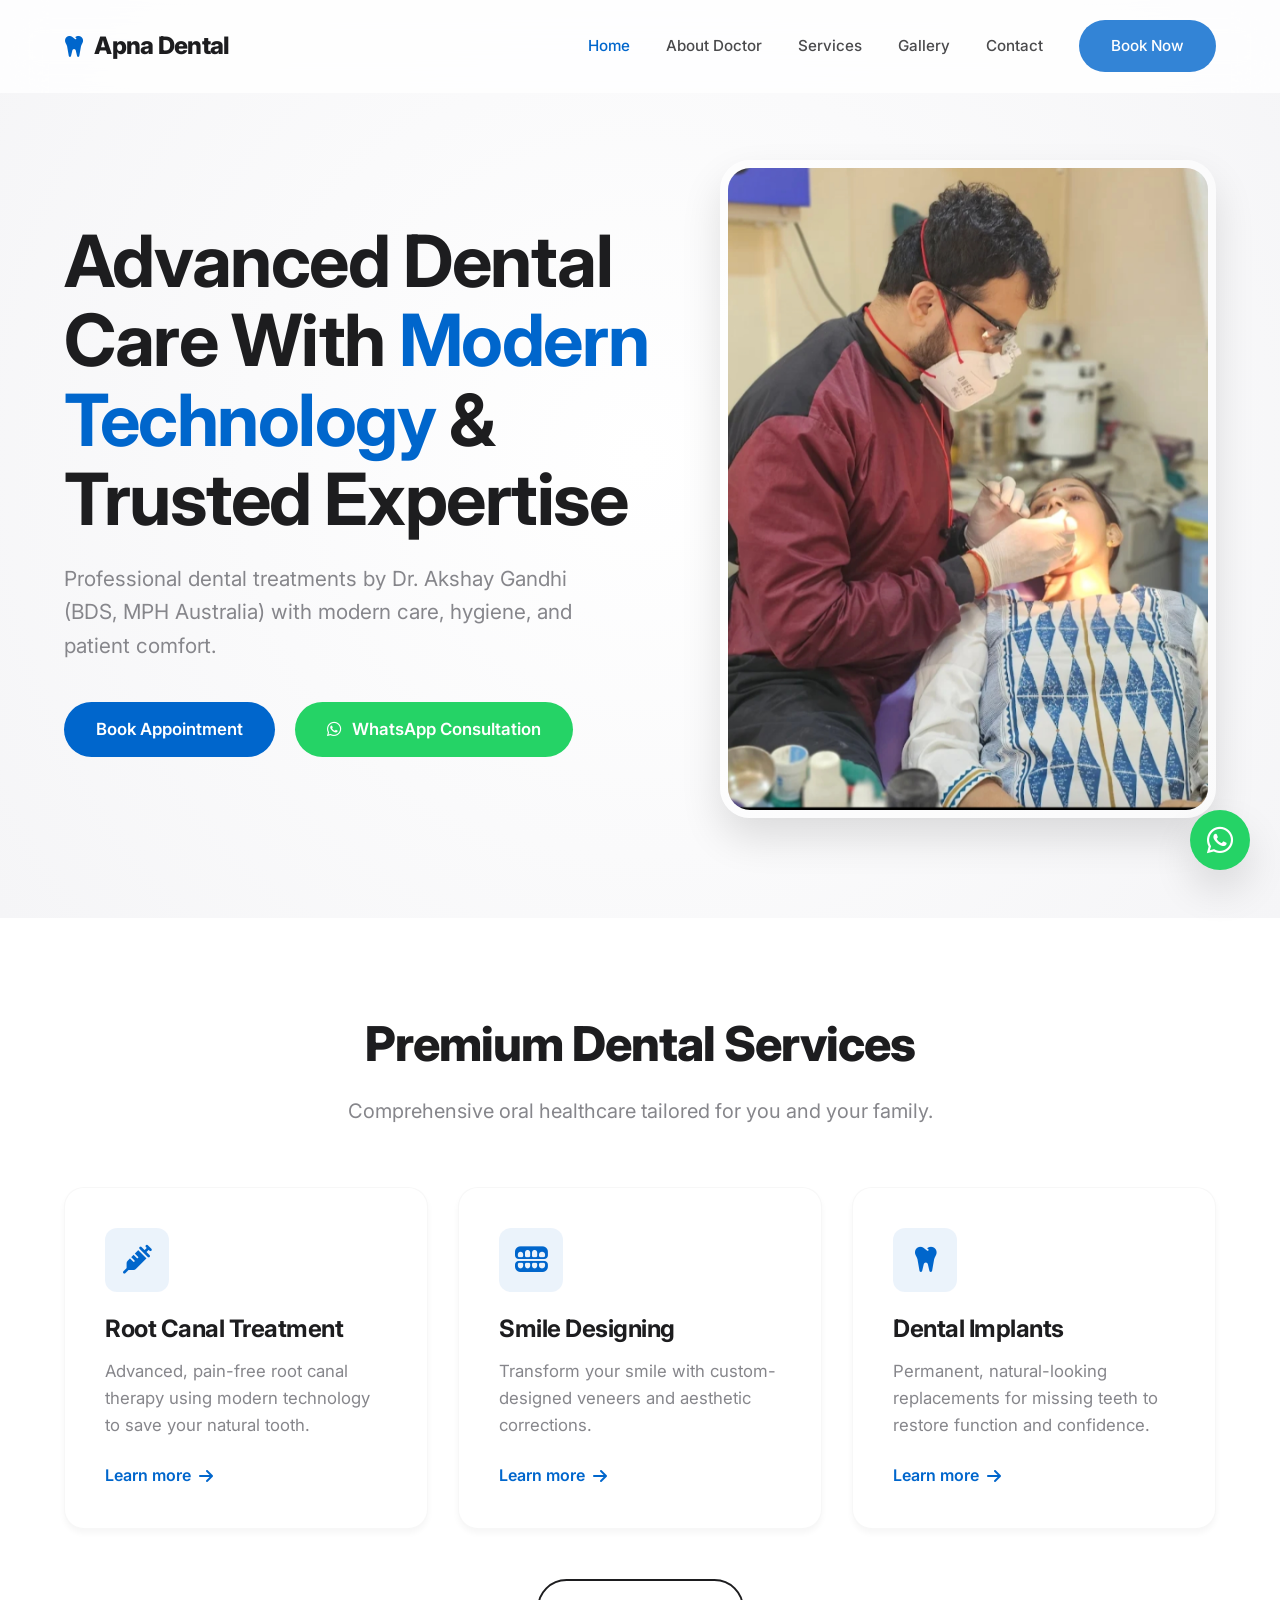
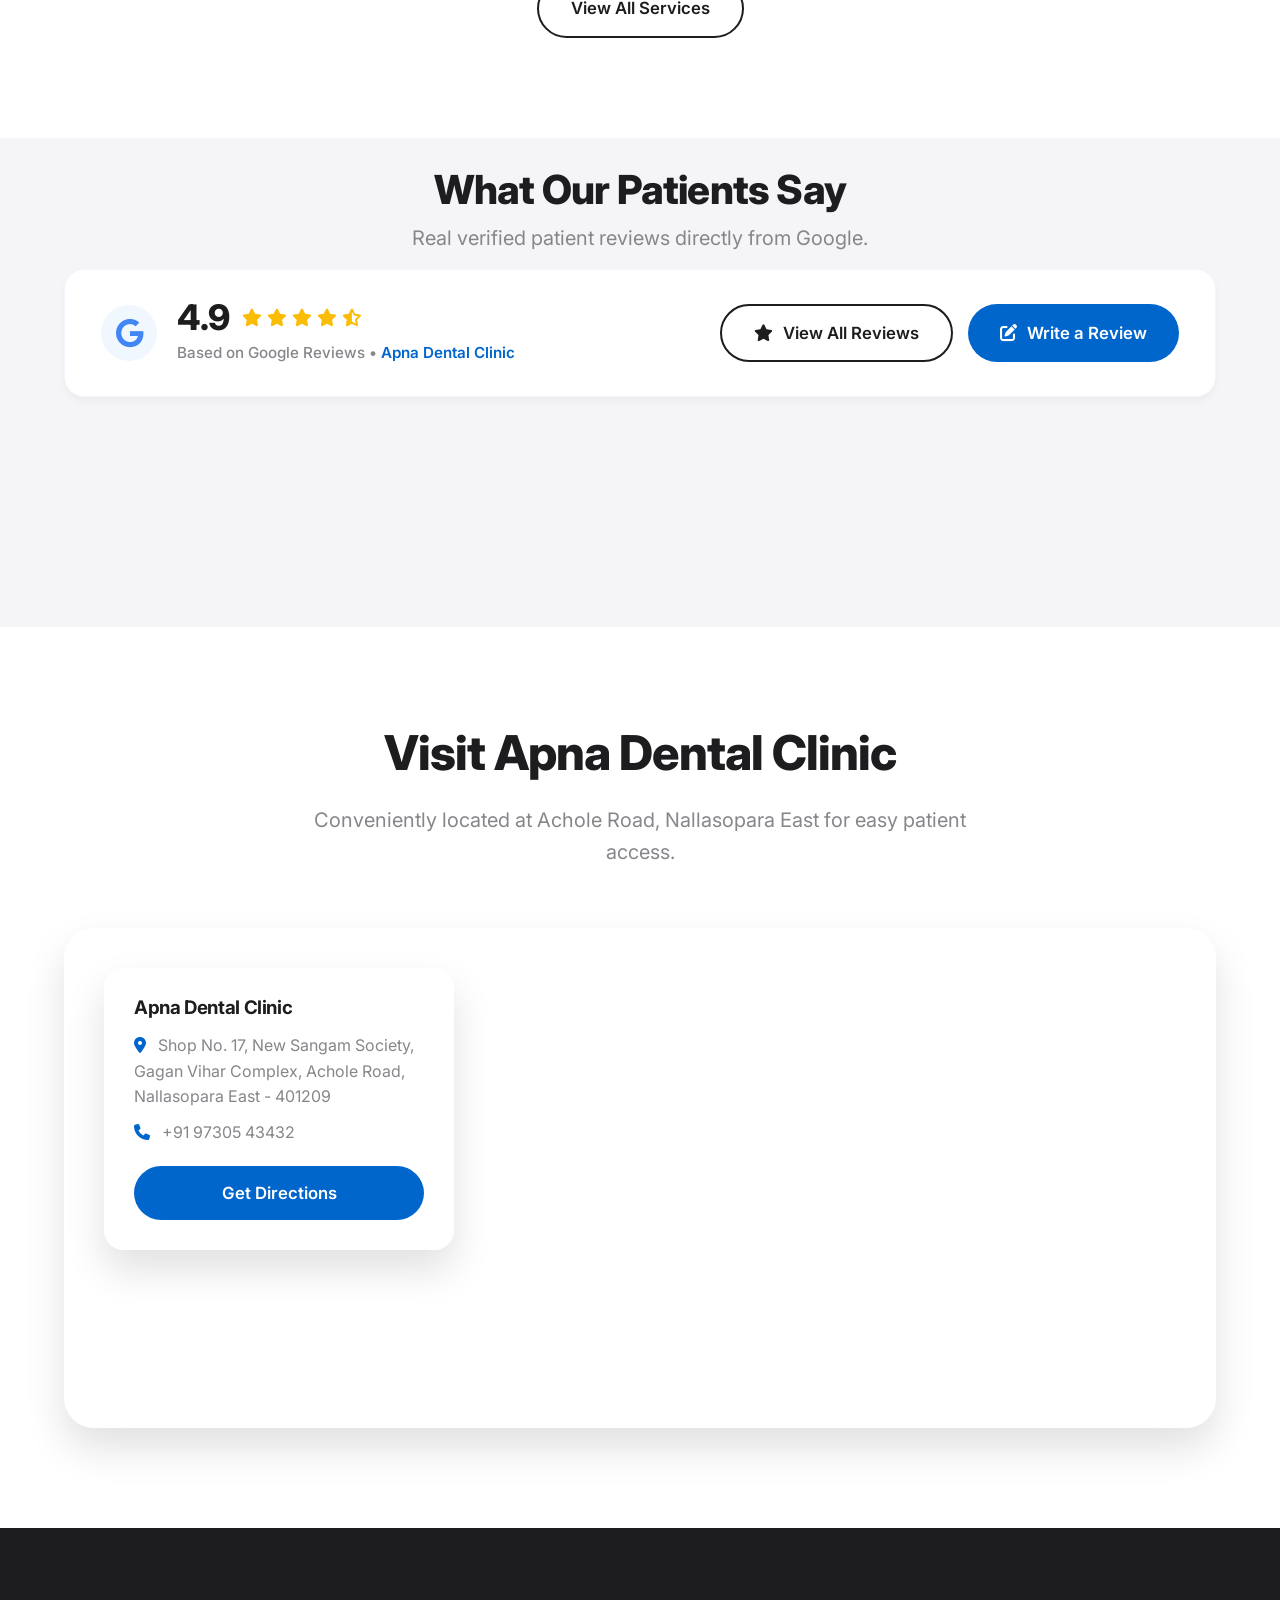
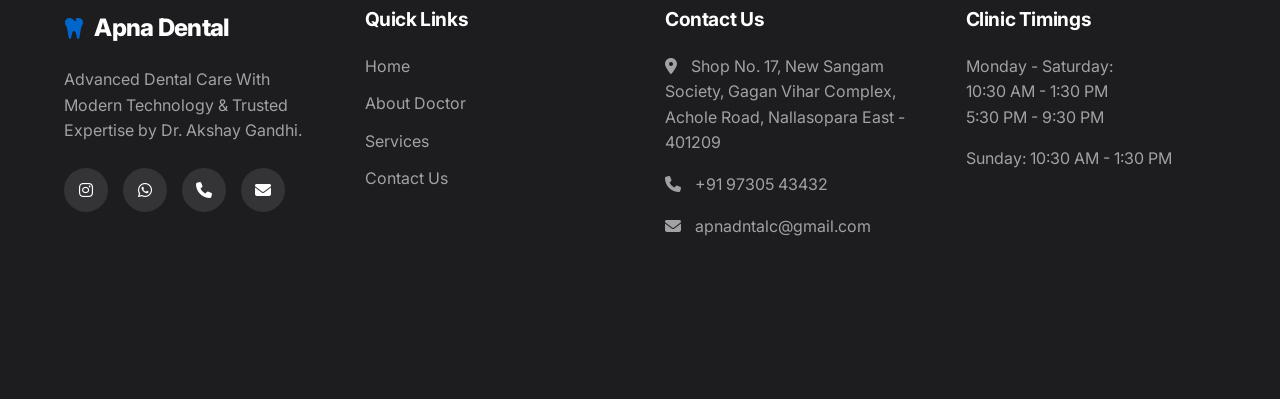
==== index.html @ 48e277dd "comit" ====
<!DOCTYPE html>
<html lang="en">

<head>
    <meta charset="UTF-8">
    <meta name="viewport" content="width=device-width, initial-scale=1.0">
    <title>Apna Dental Clinic | Dr. Akshay Gandhi</title>
    <meta name="description"
        content="Advanced Dental Care With Modern Technology & Trusted Expertise by Dr. Akshay Gandhi (BDS, MPH Australia) in Vasai East.">
    <!-- Font Awesome -->
    <link rel="stylesheet" href="https://cdnjs.cloudflare.com/ajax/libs/font-awesome/6.4.0/css/all.min.css">
    <!-- Custom CSS -->
    <link rel="stylesheet" href="assets/css/style.css">
</head>

<body>

    <!-- Navbar -->
    <nav class="navbar">
        <div class="container">
            <a href="index.html" class="logo">
                <i class="fa-solid fa-tooth"></i> Apna Dental
            </a>
            <ul class="nav-links">
                <li class="nav-item"><a href="index.html" class="active">Home</a></li>
                <li class="nav-item"><a href="about.html">About Doctor</a></li>
                <li class="nav-item"><a href="services.html">Services</a></li>
                <li class="nav-item"><a href="gallery.html">Gallery</a></li>
                <li class="nav-item"><a href="contact.html">Contact</a></li>
                <li class="nav-item"><a href="appointment.html" class="btn btn-primary">Book Now</a></li>
            </ul>
            <button class="hamburger">
                <i class="fa-solid fa-bars"></i>
            </button>
        </div>
    </nav>

    <!-- Floating WhatsApp -->
    <a href="https://wa.me/919730543432" target="_blank" class="floating-whatsapp" title="Consult on WhatsApp">
        <i class="fa-brands fa-whatsapp"></i>
    </a>

    <!-- Hero Section -->
    <section class="hero">
        <div class="container hero-content">
            <div class="hero-text reveal">
                <h1 class="hero-title">Advanced Dental Care With <span>Modern Technology</span> & Trusted Expertise</h1>
                <p class="hero-desc">Professional dental treatments by Dr. Akshay Gandhi (BDS, MPH Australia) with
                    modern care, hygiene, and patient comfort.</p>
                <div class="hero-btns">
                    <a href="appointment.html" class="btn btn-primary">Book Appointment</a>
                    <a href="https://wa.me/919730543432" target="_blank" class="btn btn-whatsapp"><i
                            class="fa-brands fa-whatsapp"></i> WhatsApp Consultation</a>
                </div>
            </div>
            <div class="hero-image reveal">
                <img src="assets/hero_section%20.jpg.jpeg" alt="Dr. Akshay Gandhi Treating Patient">
            </div>
        </div>
    </section>

    <!-- Services Preview Section -->
    <section class="section">
        <div class="container">
            <h2 class="section-title reveal">Premium Dental Services</h2>
            <p class="section-subtitle reveal">Comprehensive oral healthcare tailored for you and your family.</p>

            <div class="grid-3">
                <div class="card reveal">
                    <div class="card-icon"><i class="fa-solid fa-syringe"></i></div>
                    <h3 class="card-title">Root Canal Treatment</h3>
                    <p class="card-desc">Advanced, pain-free root canal therapy using modern technology to save your
                        natural tooth.</p>
                    <a href="services.html" class="card-link">Learn more <i class="fa-solid fa-arrow-right"></i></a>
                </div>
                <div class="card reveal">
                    <div class="card-icon"><i class="fa-solid fa-teeth-open"></i></div>
                    <h3 class="card-title">Smile Designing</h3>
                    <p class="card-desc">Transform your smile with custom-designed veneers and aesthetic corrections.
                    </p>
                    <a href="services.html" class="card-link">Learn more <i class="fa-solid fa-arrow-right"></i></a>
                </div>
                <div class="card reveal">
                    <div class="card-icon"><i class="fa-solid fa-tooth"></i></div>
                    <h3 class="card-title">Dental Implants</h3>
                    <p class="card-desc">Permanent, natural-looking replacements for missing teeth to restore function
                        and confidence.</p>
                    <a href="services.html" class="card-link">Learn more <i class="fa-solid fa-arrow-right"></i></a>
                </div>
            </div>
            <div style="text-align: center; margin-top: 50px;" class="reveal">
                <a href="services.html" class="btn btn-outline">View All Services</a>
            </div>
        </div>
    </section>

    <!-- Google Reviews Section — Powered by Elfsight (Live, Auto-Synced from Google Business) -->
    <section class="section" id="reviews"
        style="background-color: var(--light-bg); overflow: hidden; padding: 30px 0 0 0;">
        <div class="container">

            <!-- Section Header -->
            <div class="reveal" style="text-align: center; margin-bottom: 15px;">
                <h2 class="section-title" style="margin-bottom: 10px; font-size: 2.5rem;">What Our Patients Say</h2>
                <p class="section-subtitle" style="margin-bottom: 0;">Real verified patient reviews directly from
                    Google.</p>
            </div>

            <!-- Google Rating Summary Bar -->
            <div class="google-summary-card reveal">
                <div class="gsc-left">
                    <div class="gsc-logo">
                        <i class="fa-brands fa-google"></i>
                    </div>
                    <div>
                        <div class="gsc-rating-row">
                            <span class="gsc-score">4.9</span>
                            <div class="gsc-stars">
                                <i class="fa-solid fa-star"></i>
                                <i class="fa-solid fa-star"></i>
                                <i class="fa-solid fa-star"></i>
                                <i class="fa-solid fa-star"></i>
                                <i class="fa-solid fa-star-half-stroke"></i>
                            </div>
                        </div>
                        <p class="gsc-count">Based on Google Reviews &bull; <a
                                href="https://maps.app.goo.gl/ZP5fSBvCVipETtF88" target="_blank"
                                rel="noopener noreferrer">Apna Dental Clinic</a></p>
                    </div>
                </div>
                <div class="gsc-actions">
                    <a href="https://maps.app.goo.gl/ZP5fSBvCVipETtF88" target="_blank" rel="noopener noreferrer"
                        class="btn btn-outline">
                        <i class="fa-solid fa-star"></i> View All Reviews
                    </a>
                    <a href="https://maps.app.goo.gl/ZP5fSBvCVipETtF88" target="_blank" rel="noopener noreferrer"
                        class="btn btn-primary">
                        <i class="fa-solid fa-pen-to-square"></i> Write a Review
                    </a>
                </div>
            </div>

            <!-- ═══════════════════════════════════════════════════════════════
                 LIVE GOOGLE REVIEWS WIDGET — ELFSIGHT
                 ─────────────────────────────────────────────────────────────
                 HOW TO ACTIVATE (takes ~5 minutes, free plan available):
                 1. Go to → https://elfsight.com/google-reviews-widget/
                 2. Click "Create Widget" → Connect your Google Business Profile
                    Search for: "Apna Dental Clinic, Achole Rd, Vasai East"
                 3. Choose layout: Slider / Carousel → Click "Continue"
                 4. Copy the widget code  (looks like the two lines below)
                 5. Replace the placeholder script src + div class below
                    with the two lines Elfsight gives you.
                 ─────────────────────────────────────────────────────────────
                 The widget will then automatically:
                   ✔ Pull live reviews from your Google Business Profile
                   ✔ Show reviewer photo, name, rating, text, date
                   ✔ Display the Google verified badge
                   ✔ Auto-update when new reviews arrive
                   ✔ Respect your existing styling & be fully responsive
                 ═══════════════════════════════════════════════════════════════ -->

            <div class="elfsight-widget-wrapper reveal">
                <!-- STEP 1 — Elfsight SDK (load once per page) -->
                <script src="https://static.elfsight.com/platform/platform.js" async></script>

                <!-- STEP 2 — Replace YOUR_WIDGET_ID with your real Elfsight App ID -->
                <div class="elfsight-app-YOUR_WIDGET_ID" data-elfsight-app-lazy></div>

                <!-- Fallback message shown while widget loads or if blocked -->
                <noscript>
                    <div class="reviews-fallback">
                        <i class="fa-brands fa-google"></i>
                        <p>Unable to load Google reviews. <a href="https://maps.app.goo.gl/ZP5fSBvCVipETtF88"
                                target="_blank" rel="noopener noreferrer">View reviews on Google</a></p>
                    </div>
                </noscript>
            </div>

        </div>
    </section>

    <!-- Map Section -->
    <section class="section">
        <div class="container">
            <h2 class="section-title reveal">Visit Apna Dental Clinic</h2>
            <p class="section-subtitle reveal">Conveniently located at Achole Road, Nallasopara East for easy patient access.
            </p>

            <div class="map-container reveal">
                <div class="map-card">
                    <h3 style="margin-bottom: 15px;">Apna Dental Clinic</h3>
                    <p style="margin-bottom: 10px; color: var(--text-color);"><i class="fa-solid fa-location-dot"
                            style="margin-right: 8px; color: var(--primary-color);"></i> Shop No. 17, New Sangam Society, Gagan Vihar Complex, Achole Road, Nallasopara East - 401209</p>
                    <p style="margin-bottom: 20px; color: var(--text-color);"><i class="fa-solid fa-phone"
                            style="margin-right: 8px; color: var(--primary-color);"></i> +91 97305 43432</p>
                    <a href="https://maps.app.goo.gl/ZP5fSBvCVipETtF88" target="_blank" class="btn btn-primary"
                        style="width: 100%;">Get Directions</a>
                </div>
                <!-- Embedded Google Map -->
                <iframe
                    src="https://www.google.com/maps/embed?pb=!1m18!1m12!1m3!1d3763.535898357755!2d72.81938557520635!3d19.41819778187856!2m3!1f0!2f0!3f0!3m2!1i1024!2i768!4f13.1!3m3!1m2!1s0x3be7a9bdcfffffff%3A0x6b4fb430ecda15b1!2sAchole%20Rd%2C%20Vasai%20East%2C%20Vasai-Virar%2C%20Maharashtra!5e0!3m2!1sen!2sin!4v1700000000000!5m2!1sen!2sin"
                    width="100%" height="100%" style="border:0;" allowfullscreen="" loading="lazy"
                    referrerpolicy="no-referrer-when-downgrade"></iframe>
            </div>
        </div>
    </section>

    <!-- Footer -->
    <footer class="footer">
        <div class="container">
            <div class="footer-grid reveal">
                <div class="footer-col">
                    <a href="index.html" class="logo" style="color: white; margin-bottom: 20px;">
                        <i class="fa-solid fa-tooth"></i> Apna Dental
                    </a>
                    <p>Advanced Dental Care With Modern Technology & Trusted Expertise by Dr. Akshay Gandhi.</p>
                    <div class="social-links">
                        <a href="https://www.instagram.com/apna.dental.clinic?utm_source=qr&igsh=MWJxanp1cTd5NDdrZw=="
                            target="_blank" title="Instagram"><i class="fa-brands fa-instagram"></i></a>
                        <a href="https://wa.me/919730543432" target="_blank" title="WhatsApp"><i
                                class="fa-brands fa-whatsapp"></i></a>
                        <a href="tel:+919730543432" title="Call Us"><i class="fa-solid fa-phone"></i></a>
                        <a href="mailto:apnadntalc@gmail.com" title="Email Us"><i
                                class="fa-solid fa-envelope"></i></a>
                    </div>
                </div>
                <div class="footer-col">
                    <h4>Quick Links</h4>
                    <ul class="footer-links" style="list-style: none;">
                        <li><a href="index.html">Home</a></li>
                        <li><a href="about.html">About Doctor</a></li>
                        <li><a href="services.html">Services</a></li>
                        <li><a href="contact.html">Contact Us</a></li>
                    </ul>
                </div>
                <div class="footer-col">
                    <h4>Contact Us</h4>
                    <p><i class="fa-solid fa-location-dot" style="margin-right: 10px;"></i> Shop No. 17, New Sangam Society, Gagan Vihar Complex, Achole Road, Nallasopara East - 401209</p>
                    <p><i class="fa-solid fa-phone" style="margin-right: 10px;"></i> +91 97305 43432</p>
                    <p><i class="fa-solid fa-envelope" style="margin-right: 10px;"></i> apnadntalc@gmail.com</p>
                </div>
                <div class="footer-col">
                    <h4>Clinic Timings</h4>
                    <p>Monday - Saturday:<br> 10:30 AM - 1:30 PM<br> 5:30 PM - 9:30 PM</p>
                    <p>Sunday: 10:30 AM - 1:30 PM</p>
                </div>
            </div>
            <div class="footer-bottom reveal">
                <p>&copy; 2026 Apna Dental Clinic. All Rights Reserved.</p>
            </div>
        </div>
    </footer>

    <!-- Custom JS -->
    <script src="assets/js/script.js"></script>
</body>

</html>
---- assets/css/style.css ----
/* Google Fonts */
@import url('https://fonts.googleapis.com/css2?family=Inter:wght@300;400;500;600;700;800&display=swap');

/* CSS Variables */
:root {
  --primary-color: #0066cc;
  /* Apple-like vibrant blue */
  --primary-hover: #005bb5;
  --secondary-color: #f5f5f7;
  /* Apple off-white background */
  --accent-color: #1d1d1f;
  /* Apple dark text */
  --text-color: #86868b;
  /* Apple subtle text */
  --bg-color: #ffffff;
  /* Pure white */
  --light-bg: #f5f5f7;
  --whatsapp-color: #25D366;
  --shadow-sm: 0 4px 6px rgba(0, 0, 0, 0.04);
  --shadow-md: 0 10px 30px rgba(0, 0, 0, 0.08);
  --shadow-lg: 0 20px 40px rgba(0, 0, 0, 0.12);
  --radius-sm: 12px;
  --radius-md: 20px;
  --radius-lg: 30px;
  --transition: all 0.4s cubic-bezier(0.16, 1, 0.3, 1);
}

/* Reset & Base Styles */
* {
  margin: 0;
  padding: 0;
  box-sizing: border-box;
}

html {
  scroll-behavior: smooth;
}

body {
  font-family: 'Inter', -apple-system, BlinkMacSystemFont, sans-serif;
  color: var(--text-color);
  background-color: var(--bg-color);
  line-height: 1.6;
  overflow-x: hidden;
  -webkit-font-smoothing: antialiased;
}

h1,
h2,
h3,
h4,
h5,
h6 {
  color: var(--accent-color);
  font-weight: 700;
  line-height: 1.1;
  letter-spacing: -0.02em;
}

a {
  text-decoration: none;
  color: var(--primary-color);
  transition: var(--transition);
}

img {
  max-width: 100%;
  height: auto;
  display: block;
}

/* Utility Classes */
.container {
  max-width: 1200px;
  margin: 0 auto;
  padding: 0 24px;
}

.section {
  padding: 100px 0;
}

.section-title {
  text-align: center;
  font-size: 3rem;
  margin-bottom: 24px;
  font-weight: 800;
}

.section-subtitle {
  text-align: center;
  font-size: 1.25rem;
  color: var(--text-color);
  max-width: 700px;
  margin: 0 auto 60px;
}

.btn {
  display: inline-flex;
  align-items: center;
  justify-content: center;
  padding: 14px 32px;
  border-radius: 50px;
  font-weight: 600;
  font-size: 1.05rem;
  text-align: center;
  cursor: pointer;
  transition: var(--transition);
  border: none;
  gap: 10px;
}

.btn-primary {
  background-color: var(--primary-color);
  color: #fff !important;
}

.btn-primary:hover {
  background-color: var(--primary-hover);
  transform: scale(1.02);
  box-shadow: 0 10px 20px rgba(0, 102, 204, 0.2);
}

.btn-outline {
  background-color: transparent;
  color: var(--accent-color);
  border: 2px solid var(--accent-color);
}

.btn-outline:hover {
  background-color: var(--accent-color);
  color: #fff !important;
}

.btn-whatsapp {
  background-color: var(--whatsapp-color);
  color: #fff !important;
}

.btn-whatsapp:hover {
  background-color: #1ebe57;
  transform: scale(1.02);
  box-shadow: 0 10px 20px rgba(37, 211, 102, 0.3);
}

/* Navbar */
.navbar {
  position: fixed;
  top: 0;
  left: 0;
  width: 100%;
  background-color: rgba(255, 255, 255, 0.8);
  backdrop-filter: saturate(180%) blur(20px);
  -webkit-backdrop-filter: saturate(180%) blur(20px);
  z-index: 1000;
  transition: var(--transition);
  padding: 20px 0;
  border-bottom: 1px solid transparent;
}

.navbar.scrolled {
  padding: 15px 0;
  border-bottom: 1px solid rgba(0, 0, 0, 0.05);
  box-shadow: var(--shadow-sm);
}

.navbar .container {
  display: flex;
  justify-content: space-between;
  align-items: center;
}

.logo {
  font-size: 1.5rem;
  font-weight: 800;
  color: var(--accent-color);
  display: flex;
  align-items: center;
  gap: 10px;
  letter-spacing: -0.03em;
}

.logo i {
  color: var(--primary-color);
}

.nav-links {
  display: flex;
  align-items: center;
  gap: 36px;
  list-style: none;
}

.nav-item a {
  color: var(--accent-color);
  font-weight: 500;
  font-size: 0.95rem;
  position: relative;
  opacity: 0.8;
}

.nav-item a:hover,
.nav-item a.active {
  opacity: 1;
  color: var(--primary-color);
}

.hamburger {
  display: none;
  cursor: pointer;
  background: none;
  border: none;
  font-size: 1.5rem;
  color: var(--accent-color);
}

/* Floating WhatsApp */
.floating-whatsapp {
  position: fixed;
  bottom: 30px;
  right: 30px;
  background-color: var(--whatsapp-color);
  color: white;
  width: 60px;
  height: 60px;
  border-radius: 50%;
  display: flex;
  align-items: center;
  justify-content: center;
  font-size: 30px;
  box-shadow: var(--shadow-lg);
  z-index: 1000;
  transition: var(--transition);
  text-decoration: none;
}

.floating-whatsapp:hover {
  transform: scale(1.1) rotate(10deg);
  background-color: #1ebe57;
  color: white;
}

/* Hero Section */
.hero {
  padding-top: 160px;
  padding-bottom: 100px;
  background: radial-gradient(circle at center, #ffffff 0%, var(--secondary-color) 100%);
  position: relative;
  overflow: hidden;
  min-height: 90vh;
  display: flex;
  align-items: center;
}

.hero-content {
  display: flex;
  align-items: center;
  justify-content: space-between;
  gap: 60px;
}

.hero-text {
  flex: 1.2;
}

.hero-title {
  font-size: 4.5rem;
  margin-bottom: 24px;
  color: var(--accent-color);
}

.hero-title span {
  color: var(--primary-color);
}

.hero-desc {
  font-size: 1.3rem;
  margin-bottom: 40px;
  color: var(--text-color);
  max-width: 90%;
}

.hero-btns {
  display: flex;
  gap: 20px;
  flex-wrap: wrap;
}

.hero-image {
  flex: 1;
  position: relative;
  animation: float 6s ease-in-out infinite;
}

.hero-image img {
  border-radius: var(--radius-lg);
  box-shadow: var(--shadow-lg);
  position: relative;
  z-index: 2;
  border: 8px solid rgba(255, 255, 255, 0.5);
}

/* Animations */
@keyframes float {
  0% {
    transform: translateY(0px);
  }

  50% {
    transform: translateY(-20px);
  }

  100% {
    transform: translateY(0px);
  }
}

.reveal {
  opacity: 0;
  transform: translateY(40px);
  transition: all 0.8s cubic-bezier(0.16, 1, 0.3, 1);
}

.reveal.active {
  opacity: 1;
  transform: translateY(0);
}

/* Cards & Grids */
.grid-3 {
  display: grid;
  grid-template-columns: repeat(auto-fit, minmax(320px, 1fr));
  gap: 30px;
}

.card {
  background: #fff;
  border-radius: var(--radius-md);
  padding: 40px;
  box-shadow: var(--shadow-sm);
  transition: var(--transition);
  border: 1px solid rgba(0, 0, 0, 0.03);
}

.card:hover {
  transform: translateY(-8px);
  box-shadow: var(--shadow-lg);
}

.card-icon {
  width: 64px;
  height: 64px;
  background: rgba(0, 102, 204, 0.08);
  color: var(--primary-color);
  border-radius: var(--radius-sm);
  display: flex;
  align-items: center;
  justify-content: center;
  font-size: 1.8rem;
  margin-bottom: 24px;
  transition: var(--transition);
}

.card:hover .card-icon {
  background: var(--primary-color);
  color: #fff;
  transform: scale(1.1);
}

.card-title {
  font-size: 1.5rem;
  margin-bottom: 16px;
}

.card-desc {
  font-size: 1.05rem;
  color: var(--text-color);
  margin-bottom: 24px;
}

.card-link {
  font-weight: 600;
  display: inline-flex;
  align-items: center;
  gap: 8px;
}

.card-link:hover {
  gap: 12px;
}

/* Testimonials / Google Reviews */
.review-header {
  display: flex;
  align-items: center;
  justify-content: center;
  gap: 15px;
  margin-bottom: 40px;
}

.google-rating {
  display: flex;
  align-items: center;
  gap: 10px;
  background: #fff;
  padding: 10px 20px;
  border-radius: 50px;
  box-shadow: var(--shadow-sm);
  font-weight: 700;
  color: var(--accent-color);
  font-size: 1.2rem;
}

.google-rating i {
  color: #FBBC05;
}

/* Map Section */
.map-container {
  border-radius: var(--radius-lg);
  overflow: hidden;
  box-shadow: var(--shadow-lg);
  position: relative;
  height: 500px;
}

.map-card {
  position: absolute;
  top: 40px;
  left: 40px;
  background: rgba(255, 255, 255, 0.95);
  backdrop-filter: blur(10px);
  padding: 30px;
  border-radius: var(--radius-md);
  box-shadow: var(--shadow-lg);
  max-width: 350px;
  z-index: 10;
}

/* Timeline */
.timeline {
  position: relative;
  padding-left: 30px;
  border-left: 2px solid var(--primary-color);
  margin-top: 30px;
}

.timeline-item {
  position: relative;
  margin-bottom: 30px;
}

.timeline-item::before {
  content: '';
  position: absolute;
  left: -39px;
  top: 0;
  width: 16px;
  height: 16px;
  border-radius: 50%;
  background: var(--primary-color);
  border: 4px solid #fff;
}

/* Footer */
.footer {
  background-color: var(--accent-color);
  color: #fff;
  padding: 80px 0 30px;
  border-top: 1px solid rgba(0, 0, 0, 0.05);
}

.footer-grid {
  display: grid;
  grid-template-columns: repeat(auto-fit, minmax(250px, 1fr));
  gap: 50px;
  margin-bottom: 60px;
}

.footer-col h4 {
  color: #fff;
  font-size: 1.2rem;
  margin-bottom: 24px;
}

.footer-col p {
  color: #a1a1a6;
  margin-bottom: 16px;
}

.footer-links li {
  margin-bottom: 12px;
}

.footer-links a {
  color: #a1a1a6;
}

.footer-links a:hover {
  color: #fff;
}

.social-links {
  display: flex;
  gap: 15px;
  margin-top: 24px;
}

.social-links a {
  width: 44px;
  height: 44px;
  border-radius: 50%;
  background-color: rgba(255, 255, 255, 0.1);
  display: flex;
  align-items: center;
  justify-content: center;
  color: #fff;
}

.social-links a:hover {
  background-color: var(--primary-color);
  transform: translateY(-4px);
}

.footer-bottom {
  text-align: center;
  padding-top: 30px;
  border-top: 1px solid rgba(255, 255, 255, 0.1);
  color: #a1a1a6;
  font-size: 0.9rem;
}

/* Page Header (Inner pages) */
.page-header {
  padding: 160px 0 80px;
  background: var(--secondary-color);
  text-align: center;
}

.page-title {
  font-size: 3.5rem;
  color: var(--accent-color);
  margin-bottom: 16px;
}

.breadcrumb {
  display: flex;
  justify-content: center;
  gap: 10px;
  font-size: 1.05rem;
  font-weight: 500;
}

.breadcrumb a {
  color: var(--text-color);
}

.breadcrumb a:hover {
  color: var(--primary-color);
}

.breadcrumb span {
  color: var(--accent-color);
}

/* Forms */
.form-group {
  margin-bottom: 24px;
}

.form-control {
  width: 100%;
  padding: 16px 20px;
  border: 1px solid rgba(0, 0, 0, 0.1);
  border-radius: var(--radius-sm);
  font-family: inherit;
  font-size: 1rem;
  transition: var(--transition);
  background-color: #f9f9fb;
}

.form-control:focus {
  outline: none;
  border-color: var(--primary-color);
  background-color: #fff;
  box-shadow: 0 0 0 4px rgba(0, 102, 204, 0.1);
}

textarea.form-control {
  resize: vertical;
  min-height: 160px;
}

/* Responsive */
@media (max-width: 991px) {
  .hero-content {
    flex-direction: column;
    text-align: center;
  }

  .hero-text {
    flex: none;
  }

  .hero-btns {
    justify-content: center;
  }

  .hero-title {
    font-size: 3.5rem;
  }

  .hero-desc {
    margin: 0 auto 30px;
  }

  .map-card {
    position: relative;
    top: 0;
    left: 0;
    max-width: 100%;
    border-radius: 0;
    box-shadow: none;
  }

  .map-container {
    height: auto;
  }

  .map-container iframe {
    height: 400px;
  }
}

@media (max-width: 768px) {
  .nav-links {
    position: fixed;
    top: 70px;
    left: -100%;
    width: 100%;
    height: calc(100vh - 70px);
    background-color: #fff;
    flex-direction: column;
    justify-content: flex-start;
    padding-top: 40px;
    gap: 30px;
    transition: 0.4s cubic-bezier(0.16, 1, 0.3, 1);
  }

  .nav-links.active {
    left: 0;
  }

  .hamburger {
    display: block;
  }

  .section {
    padding: 70px 0;
  }

  .section-title {
    font-size: 2.5rem;
  }

  .floating-whatsapp {
    bottom: 20px;
    right: 20px;
    width: 50px;
    height: 50px;
    font-size: 24px;
  }
}

/* Google Reviews Section — Summary Card */
.google-summary-card {
  background: #fff;
  border-radius: var(--radius-md);
  padding: 30px 36px;
  display: flex;
  align-items: center;
  justify-content: space-between;
  flex-wrap: wrap;
  gap: 24px;
  box-shadow: var(--shadow-sm);
  margin-bottom: 30px;
  border: 1px solid rgba(0, 102, 204, 0.06);
}

.gsc-left {
  display: flex;
  align-items: center;
  gap: 20px;
}

.gsc-logo {
  background: #f0f7ff;
  width: 56px;
  height: 56px;
  border-radius: 50%;
  display: flex;
  align-items: center;
  justify-content: center;
  font-size: 1.8rem;
  color: #4285F4;
  flex-shrink: 0;
}

.gsc-rating-row {
  display: flex;
  align-items: center;
  gap: 12px;
  margin-bottom: 6px;
}

.gsc-score {
  font-size: 2.2rem;
  font-weight: 800;
  color: var(--accent-color);
  line-height: 1;
}

.gsc-stars {
  color: #FBBC05;
  font-size: 1.1rem;
}

.gsc-count {
  font-size: 0.95rem;
  color: var(--text-color);
  font-weight: 500;
}

.gsc-count a {
  color: var(--primary-color);
  font-weight: 600;
}

.gsc-actions {
  display: flex;
  gap: 15px;
  flex-wrap: wrap;
}

/* Elfsight Widget Wrapper */
.elfsight-widget-wrapper {
  min-height: 200px;
  width: 100%;
}

/* Fallback message when JS disabled or widget fails */
.reviews-fallback {
  display: flex;
  flex-direction: column;
  align-items: center;
  justify-content: center;
  gap: 16px;
  padding: 60px 20px;
  text-align: center;
  background: #fff;
  border-radius: var(--radius-md);
  border: 1px dashed rgba(0, 102, 204, 0.2);
}

.reviews-fallback i {
  font-size: 2.5rem;
  color: #4285F4;
}

.reviews-fallback p {
  font-size: 1rem;
  color: var(--text-color);
}

.reviews-fallback a {
  font-weight: 600;
  color: var(--primary-color);
}

/* Appointment WhatsApp Submit Button */
.appt-submit-btn {
  width: 100%;
  max-width: 360px;
  padding: 18px 32px;
  font-size: 1.1rem;
  letter-spacing: 0.01em;
  transition: var(--transition);
}

.appt-submit-btn:disabled {
  opacity: 0.75;
  cursor: not-allowed;
  transform: none !important;
}

/* Gallery Grid */
.gallery-grid {
  display: grid;
  grid-template-columns: repeat(auto-fill, minmax(320px, 1fr));
  gap: 30px;
}

.gallery-item {
  position: relative;
  border-radius: var(--radius-md);
  overflow: hidden;
  box-shadow: var(--shadow-sm);
  cursor: pointer;
  background: #fff;
  border: 1px solid rgba(0, 0, 0, 0.03);
  transition: var(--transition);
}

.gallery-item:hover {
  box-shadow: var(--shadow-lg);
  transform: translateY(-5px);
}

.gallery-item img {
  width: 100%;
  height: 280px;
  object-fit: cover;
  transition: transform 0.6s cubic-bezier(0.16, 1, 0.3, 1);
  display: block;
}

.gallery-item:hover img {
  transform: scale(1.08);
}

.gallery-overlay {
  position: absolute;
  inset: 0;
  background: linear-gradient(to top, rgba(0, 0, 0, 0.8) 0%, rgba(0, 0, 0, 0.2) 50%, rgba(0, 0, 0, 0) 100%);
  display: flex;
  flex-direction: column;
  justify-content: flex-end;
  padding: 24px;
  opacity: 0;
  transition: opacity 0.4s ease;
}

.gallery-item:hover .gallery-overlay {
  opacity: 1;
}

.gallery-title {
  color: #fff;
  font-size: 1.25rem;
  font-weight: 700;
  margin-bottom: 4px;
  transform: translateY(20px);
  transition: transform 0.4s ease;
}

.gallery-icon {
  color: rgba(255, 255, 255, 0.8);
  font-size: 0.95rem;
  transform: translateY(20px);
  transition: transform 0.4s ease 0.05s;
}

.gallery-item:hover .gallery-title,
.gallery-item:hover .gallery-icon {
  transform: translateY(0);
}

/* Lightbox */
.lightbox {
  position: fixed;
  inset: 0;
  background: rgba(0, 0, 0, 0.92);
  z-index: 2000;
  display: flex;
  align-items: center;
  justify-content: center;
  opacity: 0;
  pointer-events: none;
  transition: opacity 0.3s ease;
  backdrop-filter: blur(5px);
}

.lightbox.active {
  opacity: 1;
  pointer-events: all;
}

.lightbox-content {
  max-width: 90%;
  max-height: 85vh;
  border-radius: var(--radius-sm);
  box-shadow: 0 20px 40px rgba(0, 0, 0, 0.4);
  transform: scale(0.95);
  transition: transform 0.3s cubic-bezier(0.16, 1, 0.3, 1);
  object-fit: contain;
}

.lightbox.active .lightbox-content {
  transform: scale(1);
}

.lightbox-close {
  position: absolute;
  top: 30px;
  right: 40px;
  color: #fff;
  font-size: 2.5rem;
  cursor: pointer;
  transition: color 0.2s;
  background: none;
  border: none;
  padding: 10px;
}

.lightbox-close:hover {
  color: var(--primary-color);
}

.lightbox-caption {
  position: absolute;
  bottom: 30px;
  left: 0;
  right: 0;
  text-align: center;
  color: #fff;
  font-size: 1.2rem;
  font-weight: 500;
  text-shadow: 0 2px 4px rgba(0, 0, 0, 0.5);
}
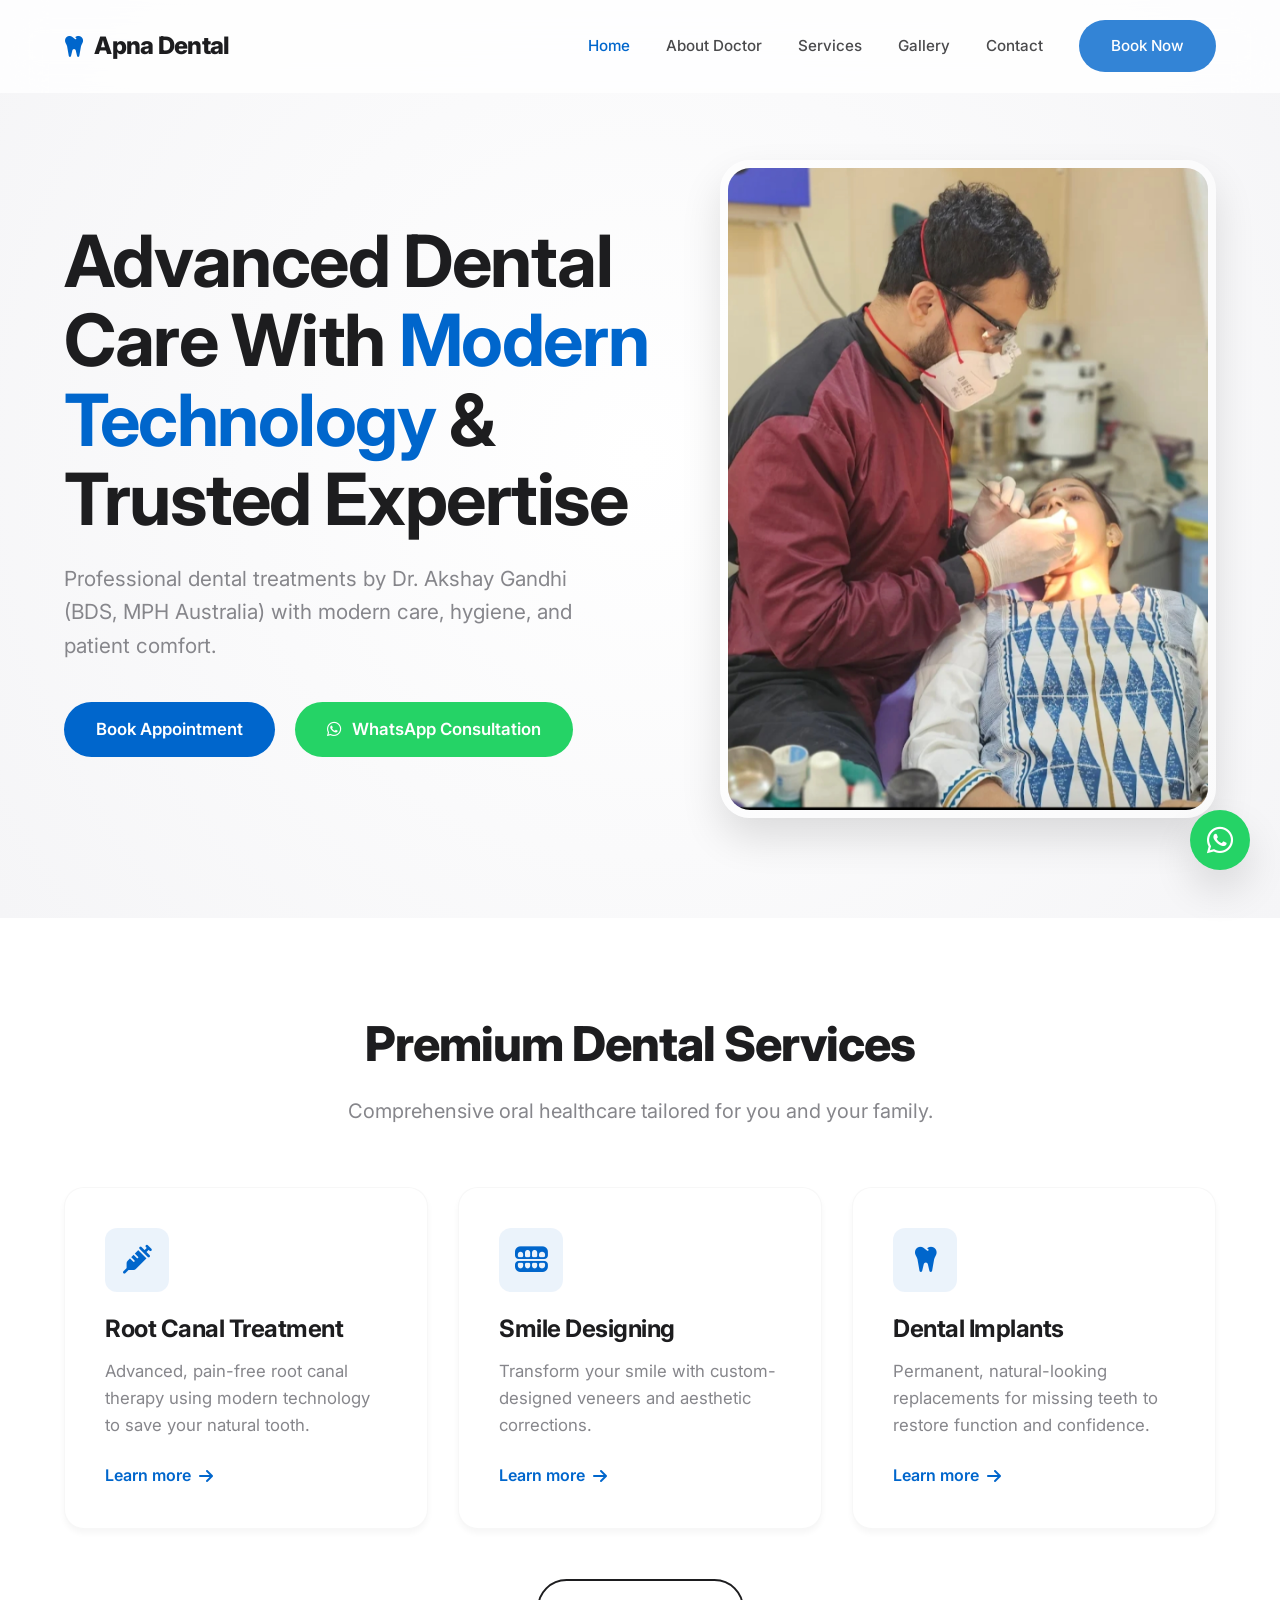
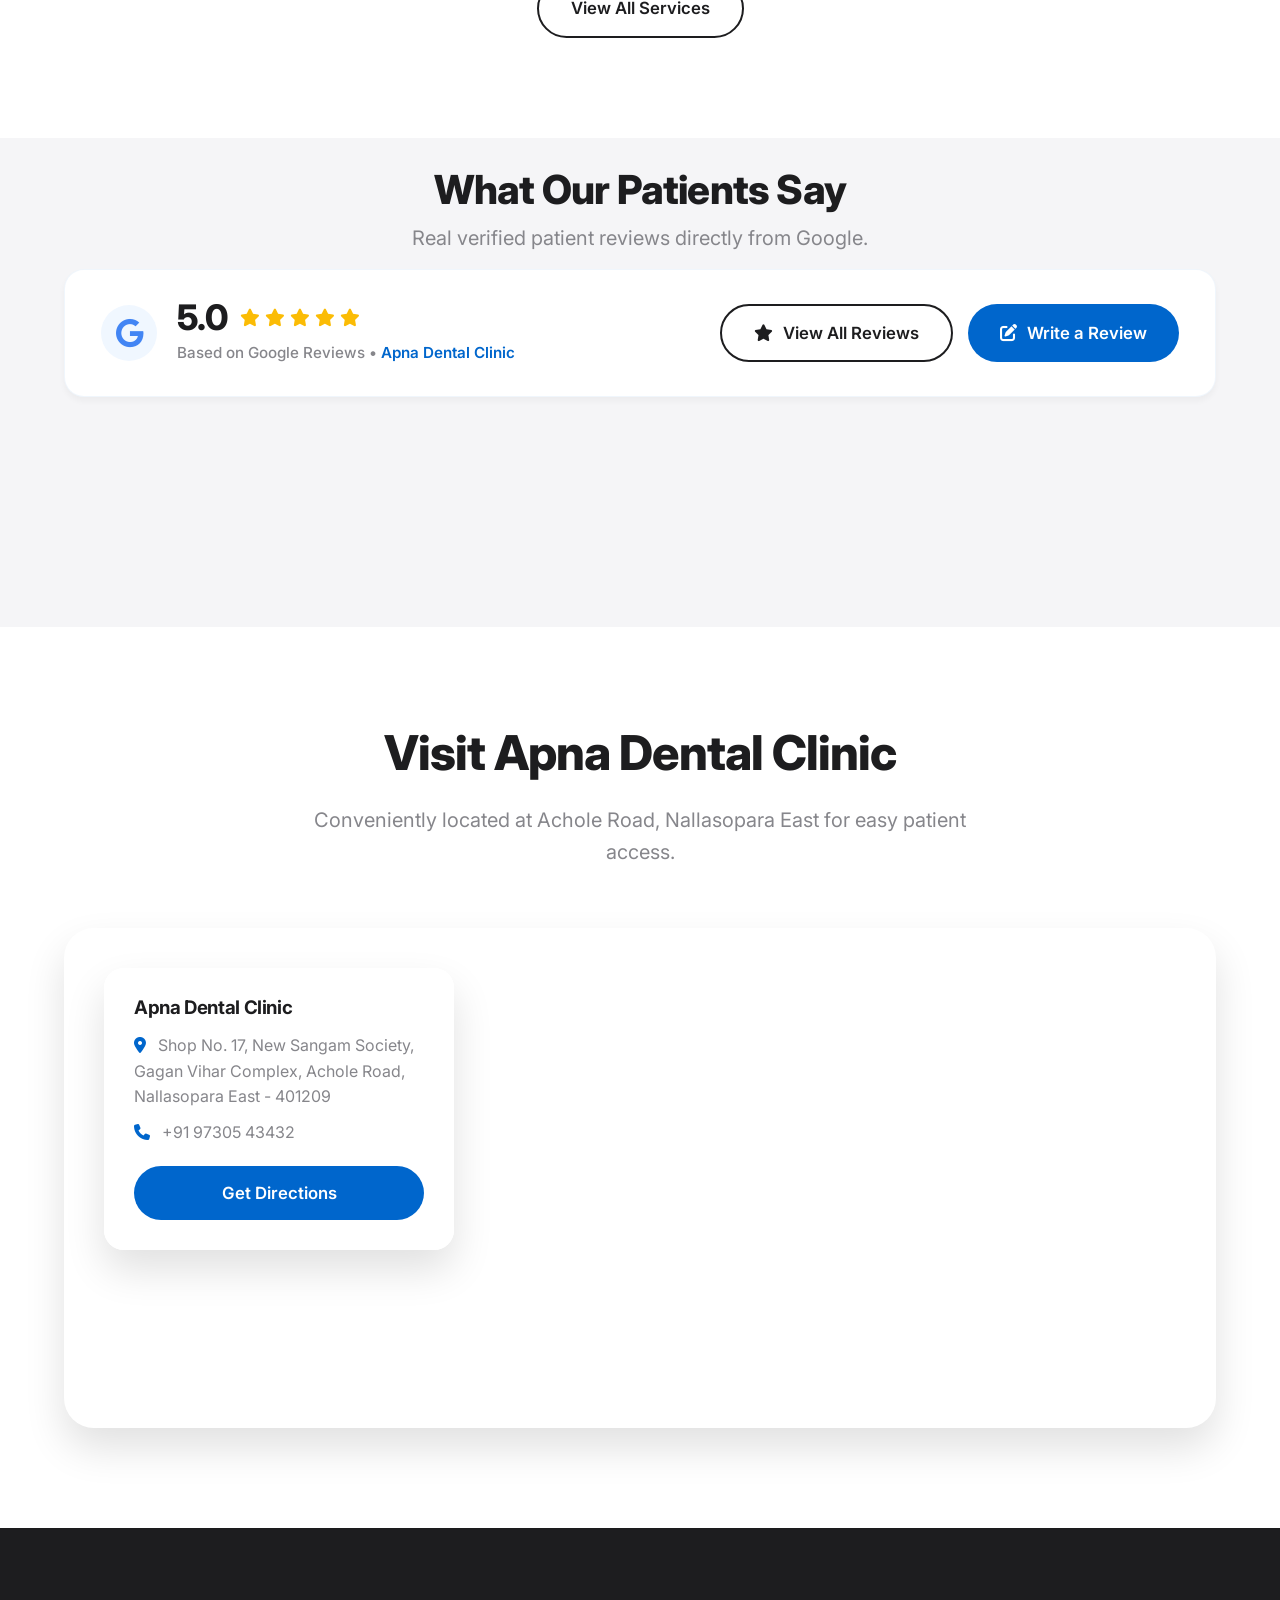
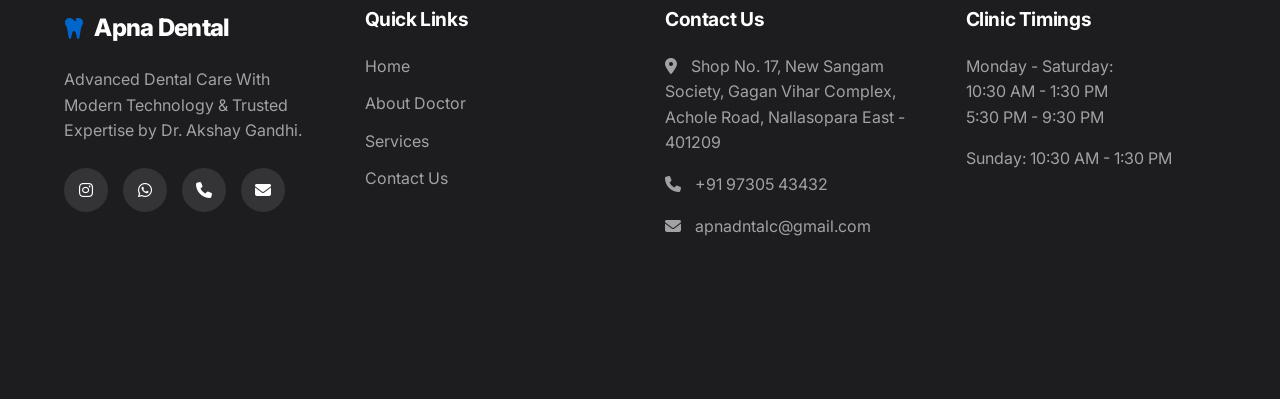
==== commit d5941b6f: "5" ====
--- a/index.html
+++ b/index.html
@@ -114,13 +114,13 @@
                     </div>
                     <div>
                         <div class="gsc-rating-row">
-                            <span class="gsc-score">4.9</span>
+                            <span class="gsc-score">5.0</span>
                             <div class="gsc-stars">
                                 <i class="fa-solid fa-star"></i>
                                 <i class="fa-solid fa-star"></i>
                                 <i class="fa-solid fa-star"></i>
                                 <i class="fa-solid fa-star"></i>
-                                <i class="fa-solid fa-star-half-stroke"></i>
+                                <i class="fa-solid fa-star"></i>
                             </div>
                         </div>
                         <p class="gsc-count">Based on Google Reviews &bull; <a
@@ -184,14 +184,16 @@
     <section class="section">
         <div class="container">
             <h2 class="section-title reveal">Visit Apna Dental Clinic</h2>
-            <p class="section-subtitle reveal">Conveniently located at Achole Road, Nallasopara East for easy patient access.
+            <p class="section-subtitle reveal">Conveniently located at Achole Road, Nallasopara East for easy patient
+                access.
             </p>
 
             <div class="map-container reveal">
                 <div class="map-card">
                     <h3 style="margin-bottom: 15px;">Apna Dental Clinic</h3>
                     <p style="margin-bottom: 10px; color: var(--text-color);"><i class="fa-solid fa-location-dot"
-                            style="margin-right: 8px; color: var(--primary-color);"></i> Shop No. 17, New Sangam Society, Gagan Vihar Complex, Achole Road, Nallasopara East - 401209</p>
+                            style="margin-right: 8px; color: var(--primary-color);"></i> Shop No. 17, New Sangam
+                        Society, Gagan Vihar Complex, Achole Road, Nallasopara East - 401209</p>
                     <p style="margin-bottom: 20px; color: var(--text-color);"><i class="fa-solid fa-phone"
                             style="margin-right: 8px; color: var(--primary-color);"></i> +91 97305 43432</p>
                     <a href="https://maps.app.goo.gl/ZP5fSBvCVipETtF88" target="_blank" class="btn btn-primary"
@@ -221,8 +223,7 @@
                         <a href="https://wa.me/919730543432" target="_blank" title="WhatsApp"><i
                                 class="fa-brands fa-whatsapp"></i></a>
                         <a href="tel:+919730543432" title="Call Us"><i class="fa-solid fa-phone"></i></a>
-                        <a href="mailto:apnadntalc@gmail.com" title="Email Us"><i
-                                class="fa-solid fa-envelope"></i></a>
+                        <a href="mailto:apnadntalc@gmail.com" title="Email Us"><i class="fa-solid fa-envelope"></i></a>
                     </div>
                 </div>
                 <div class="footer-col">
@@ -236,7 +237,8 @@
                 </div>
                 <div class="footer-col">
                     <h4>Contact Us</h4>
-                    <p><i class="fa-solid fa-location-dot" style="margin-right: 10px;"></i> Shop No. 17, New Sangam Society, Gagan Vihar Complex, Achole Road, Nallasopara East - 401209</p>
+                    <p><i class="fa-solid fa-location-dot" style="margin-right: 10px;"></i> Shop No. 17, New Sangam
+                        Society, Gagan Vihar Complex, Achole Road, Nallasopara East - 401209</p>
                     <p><i class="fa-solid fa-phone" style="margin-right: 10px;"></i> +91 97305 43432</p>
                     <p><i class="fa-solid fa-envelope" style="margin-right: 10px;"></i> apnadntalc@gmail.com</p>
                 </div>
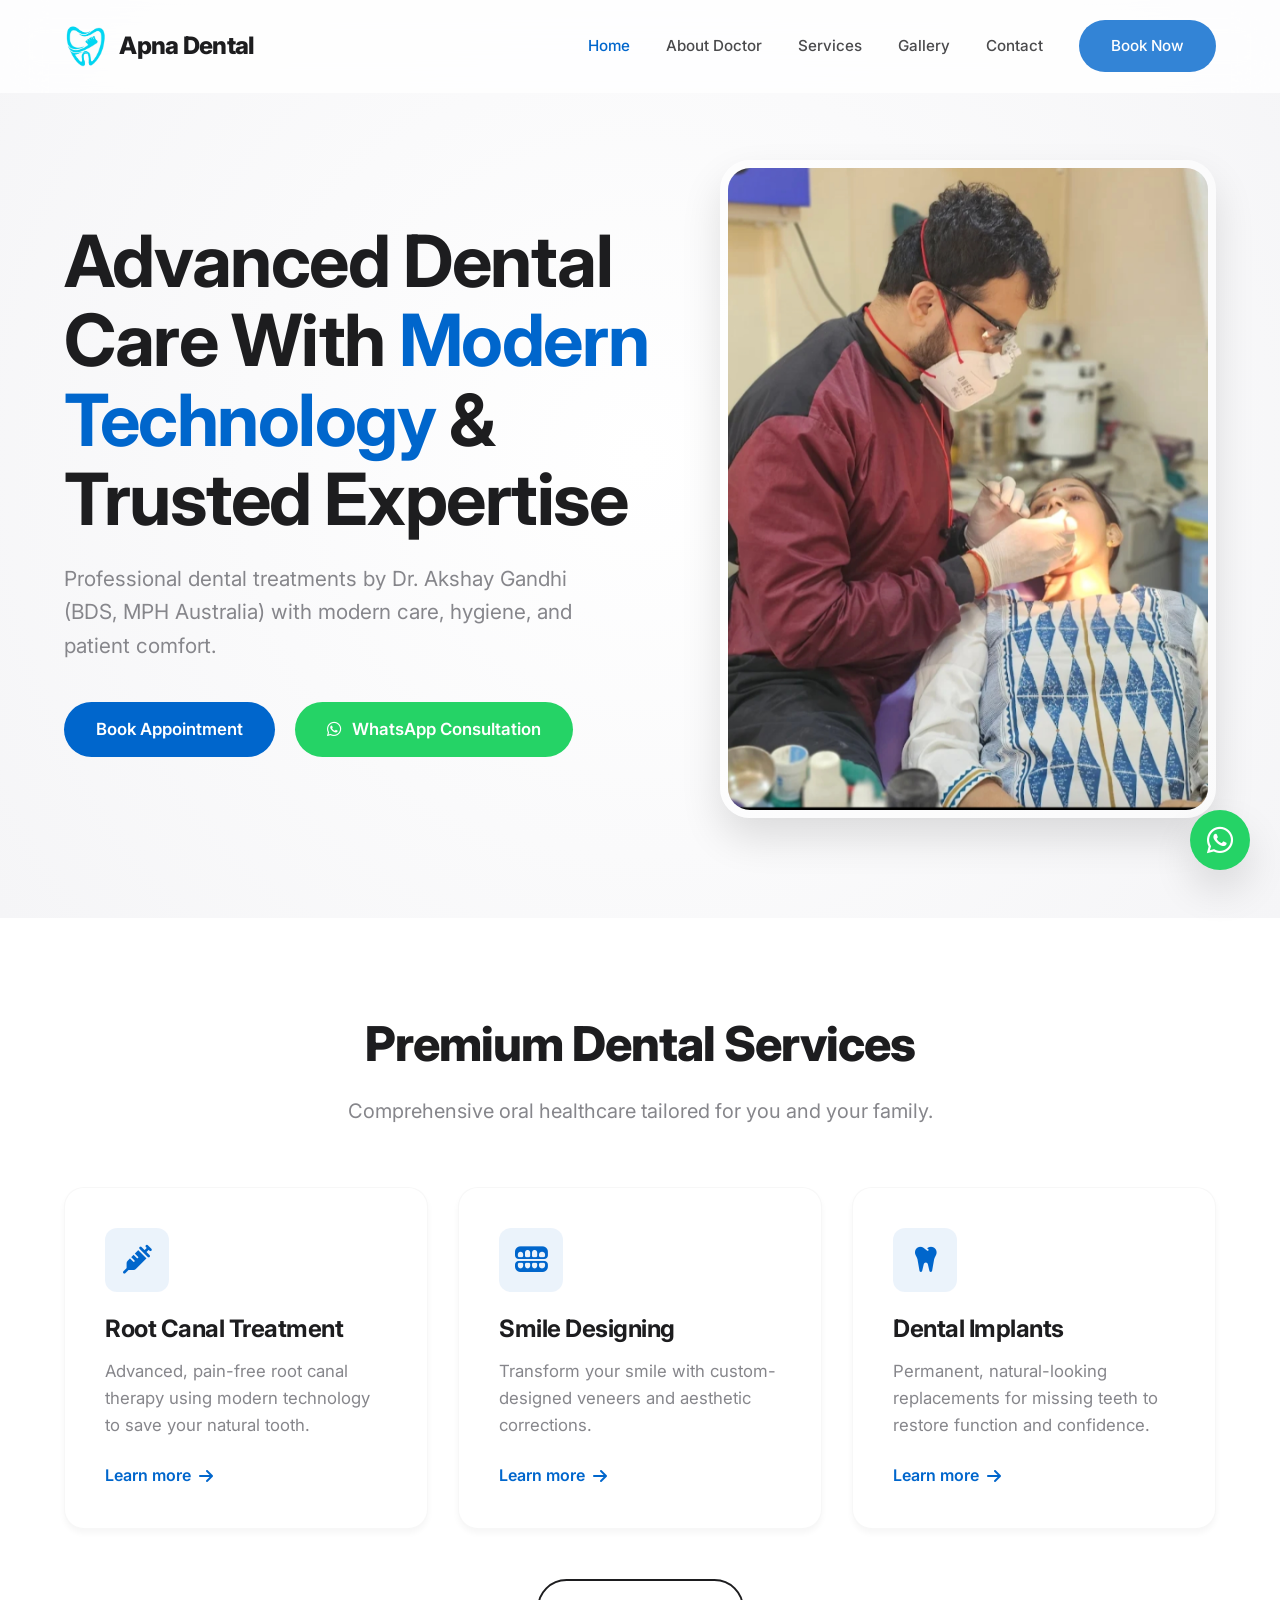
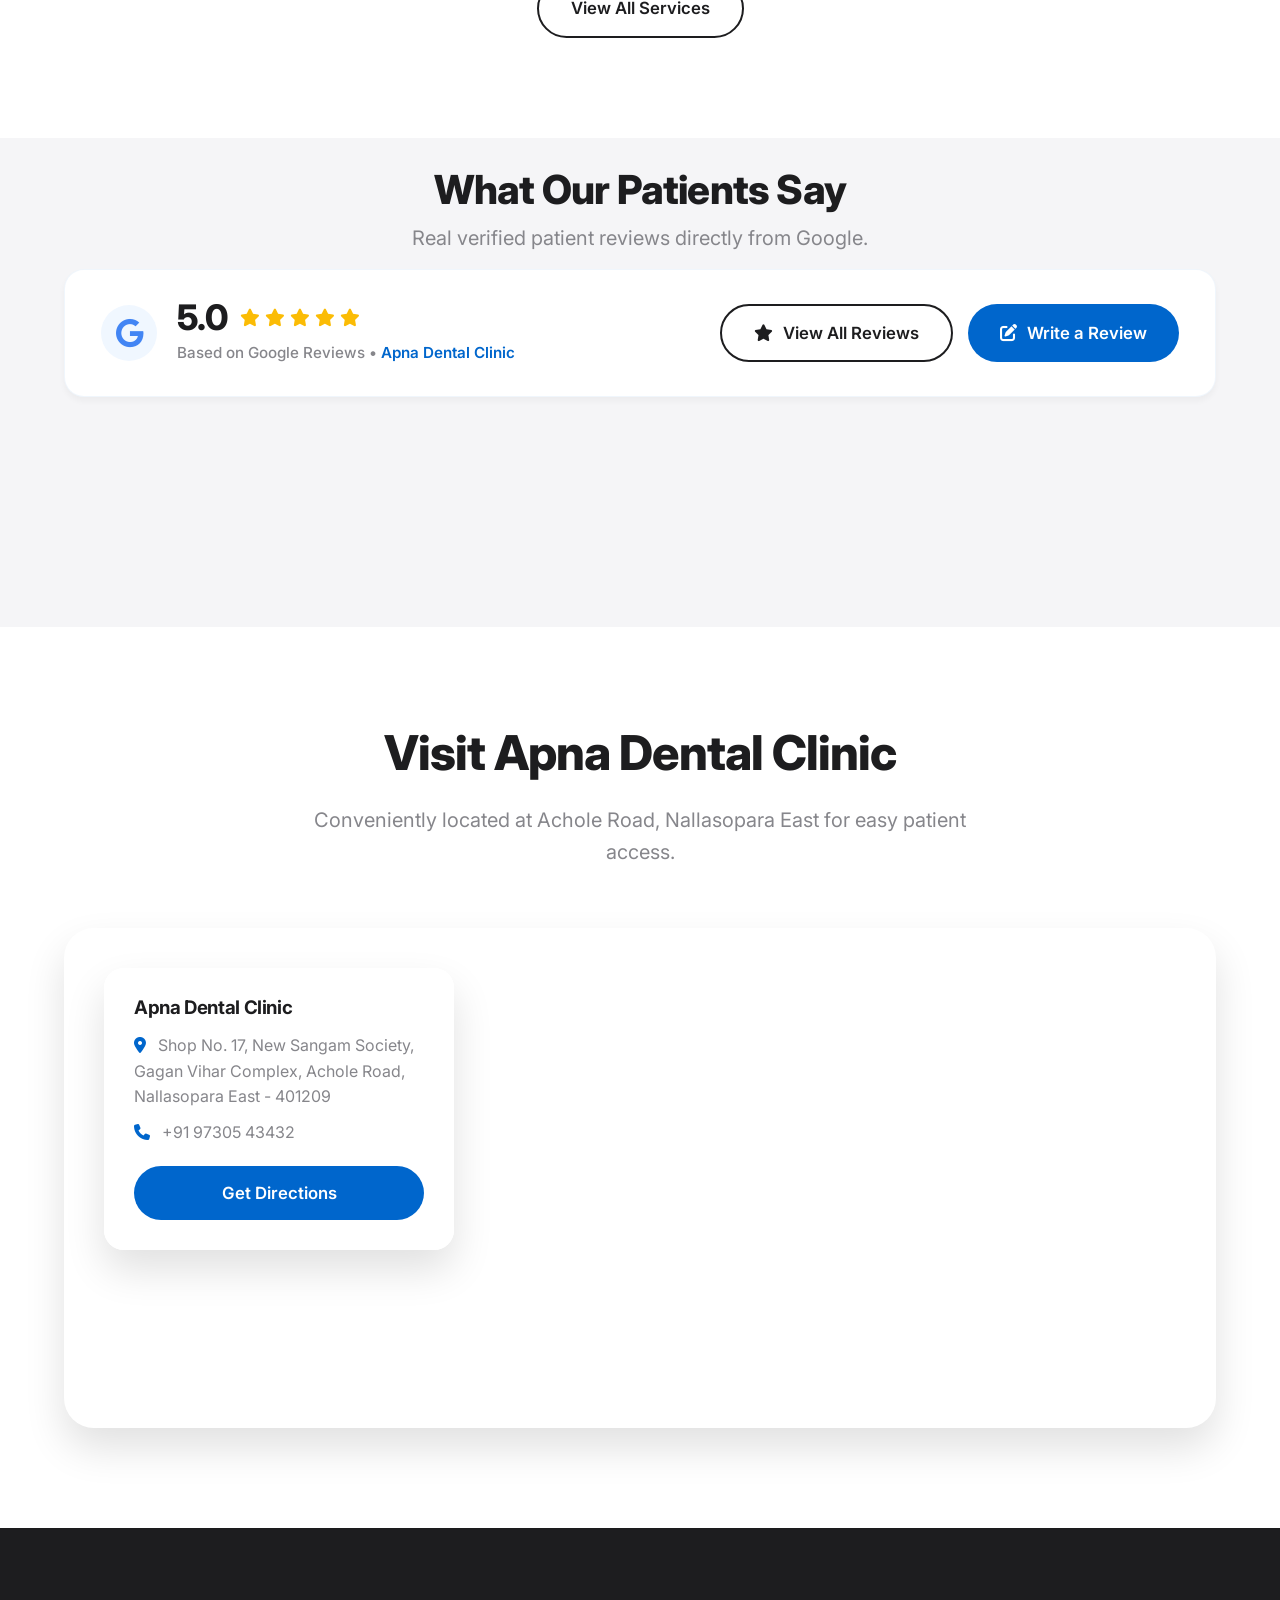
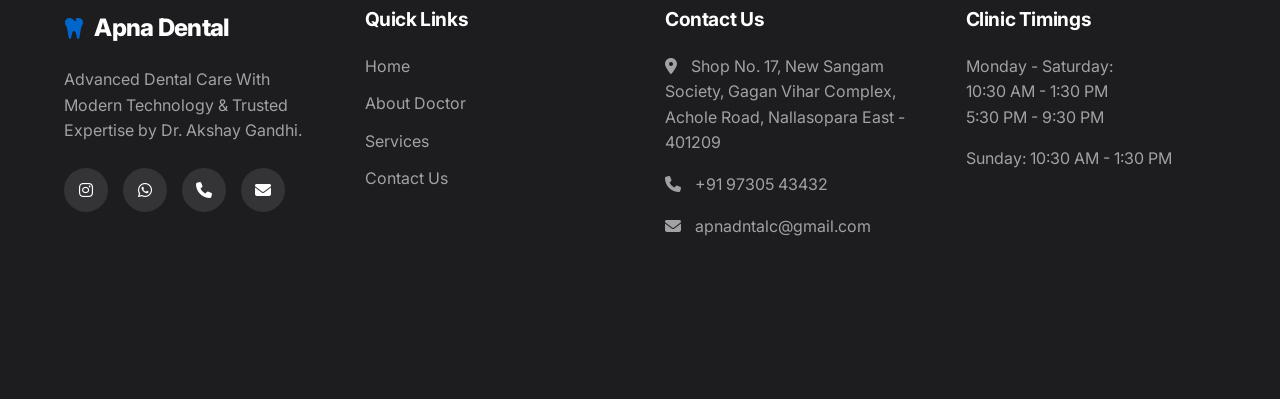
==== commit c9ce37a0: "logo" ====
--- a/index.html
+++ b/index.html
@@ -19,7 +19,8 @@
     <nav class="navbar">
         <div class="container">
             <a href="index.html" class="logo">
-                <i class="fa-solid fa-tooth"></i> Apna Dental
+                <img src="assets/images/logo.png" alt="Apna Dental Logo" class="logo-img">
+                <span>Apna Dental</span>
             </a>
             <ul class="nav-links">
                 <li class="nav-item"><a href="index.html" class="active">Home</a></li>
@@ -196,12 +197,12 @@
                         Society, Gagan Vihar Complex, Achole Road, Nallasopara East - 401209</p>
                     <p style="margin-bottom: 20px; color: var(--text-color);"><i class="fa-solid fa-phone"
                             style="margin-right: 8px; color: var(--primary-color);"></i> +91 97305 43432</p>
-                    <a href="https://maps.app.goo.gl/ZP5fSBvCVipETtF88" target="_blank" class="btn btn-primary"
+                    <a href="https://maps.app.goo.gl/kuEpPoAT8i9EmKP59" target="_blank" class="btn btn-primary"
                         style="width: 100%;">Get Directions</a>
                 </div>
                 <!-- Embedded Google Map -->
                 <iframe
-                    src="https://www.google.com/maps/embed?pb=!1m18!1m12!1m3!1d3763.535898357755!2d72.81938557520635!3d19.41819778187856!2m3!1f0!2f0!3f0!3m2!1i1024!2i768!4f13.1!3m3!1m2!1s0x3be7a9bdcfffffff%3A0x6b4fb430ecda15b1!2sAchole%20Rd%2C%20Vasai%20East%2C%20Vasai-Virar%2C%20Maharashtra!5e0!3m2!1sen!2sin!4v1700000000000!5m2!1sen!2sin"
+                    src="https://www.google.com/maps?q=19.4061224,72.8269225&hl=en&z=18&output=embed"
                     width="100%" height="100%" style="border:0;" allowfullscreen="" loading="lazy"
                     referrerpolicy="no-referrer-when-downgrade"></iframe>
             </div>
--- a/assets/css/style.css
+++ b/assets/css/style.css
@@ -184,6 +184,14 @@
   color: var(--primary-color);
 }
 
+.navbar .logo img,
+.logo-img {
+  height: 42px;
+  width: auto;
+  object-fit: contain;
+  display: block;
+}
+
 .nav-links {
   display: flex;
   align-items: center;
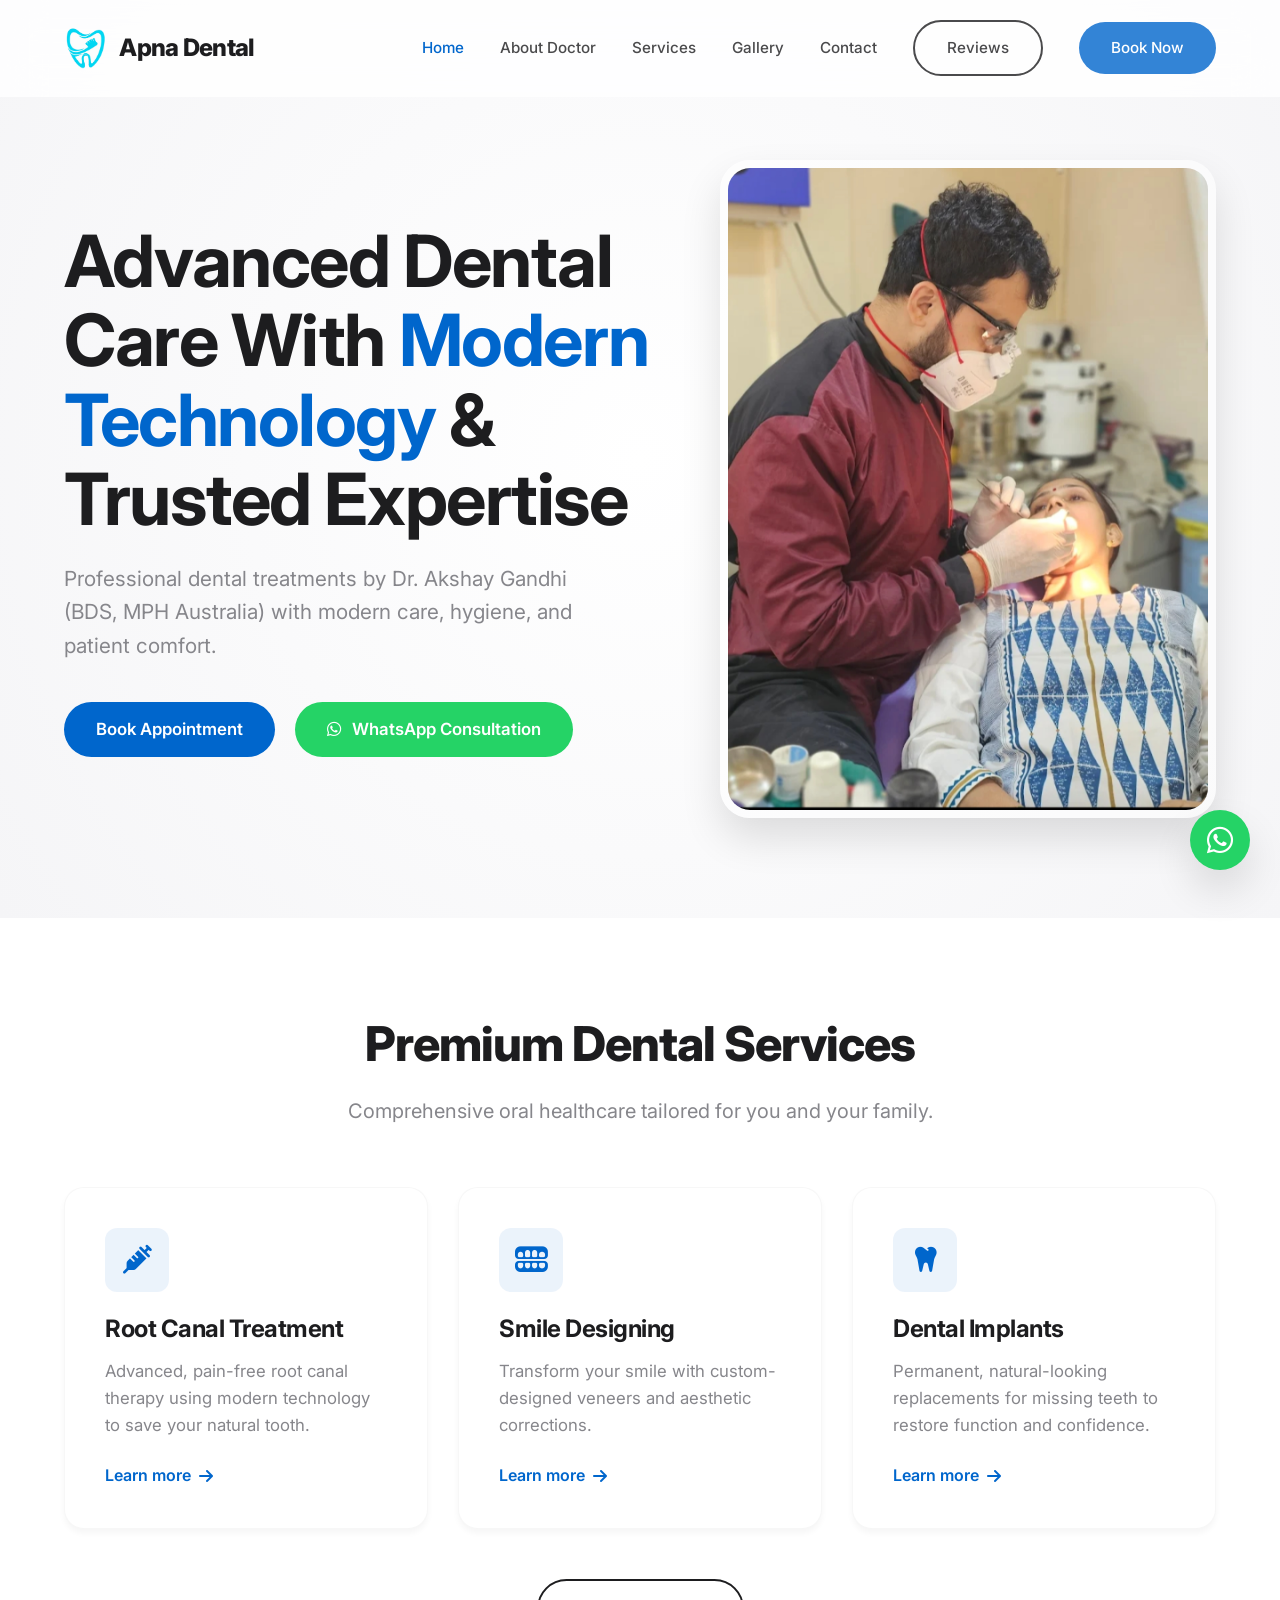
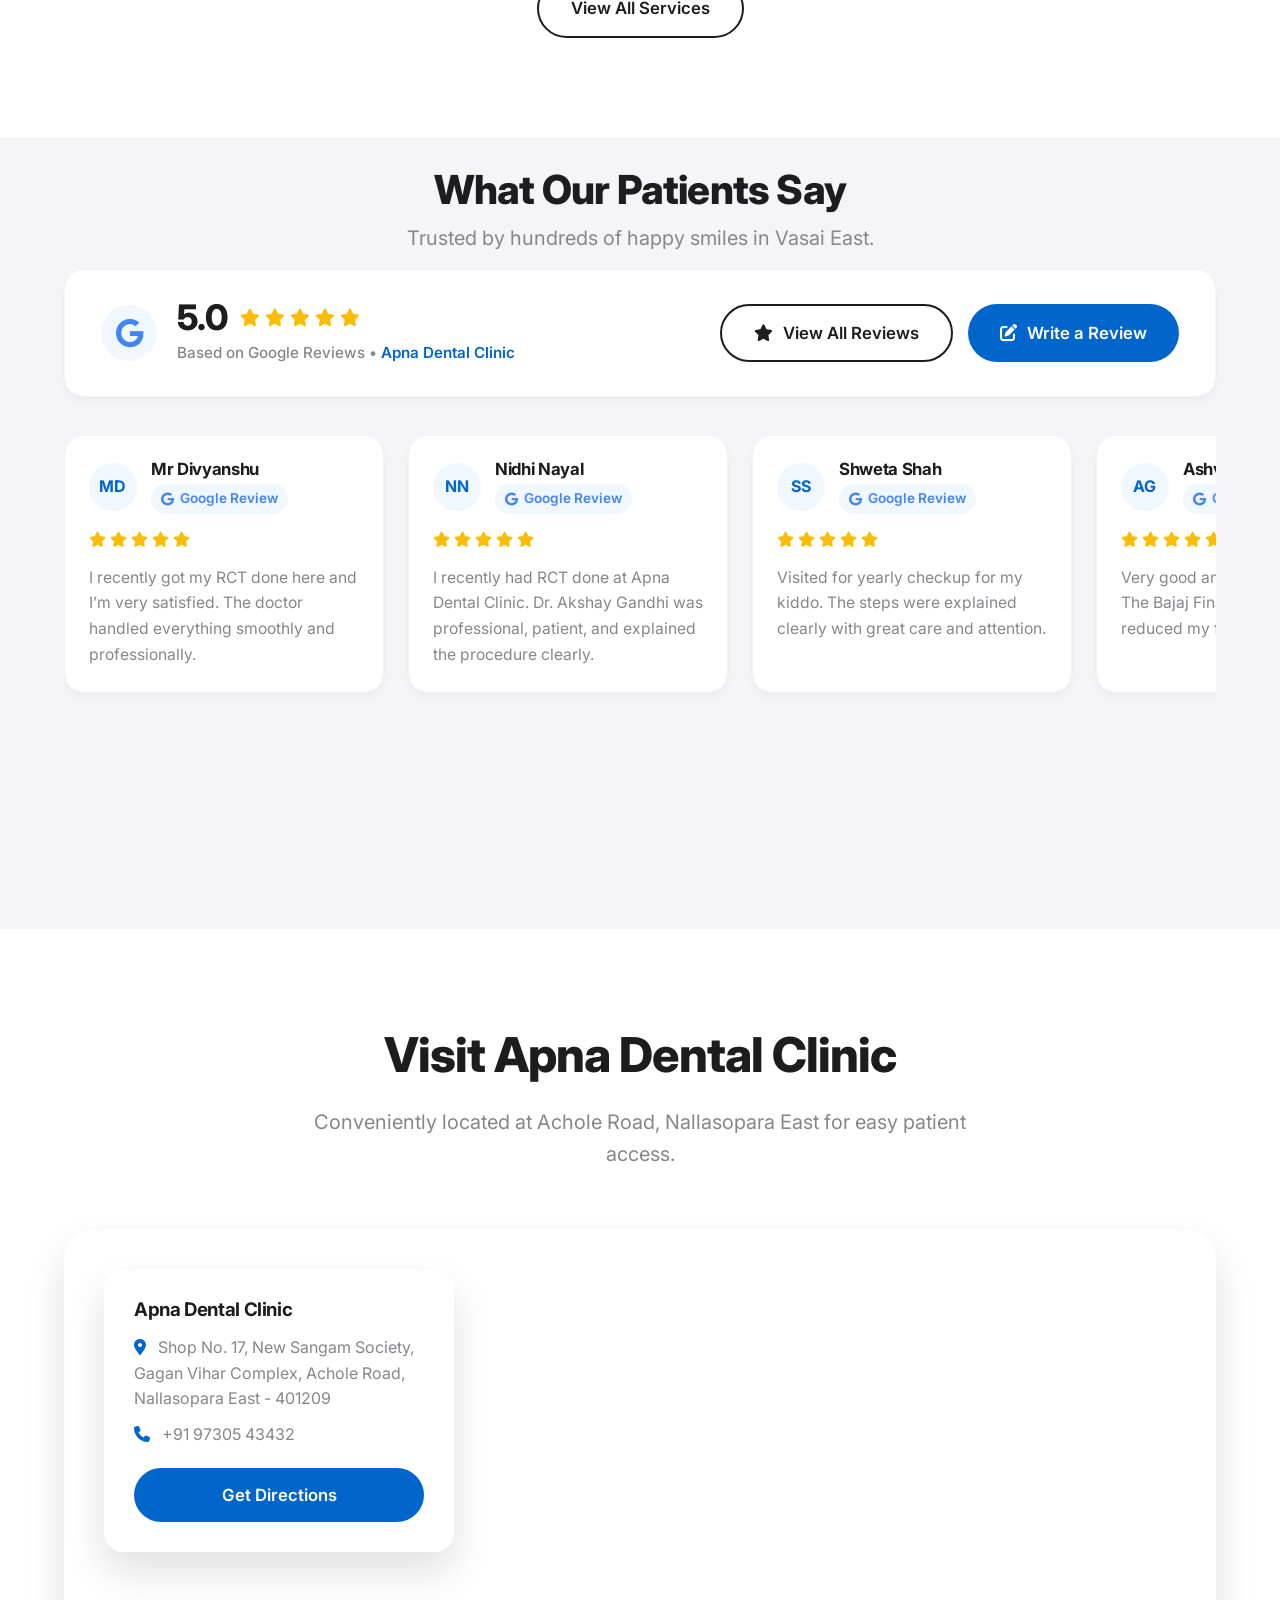
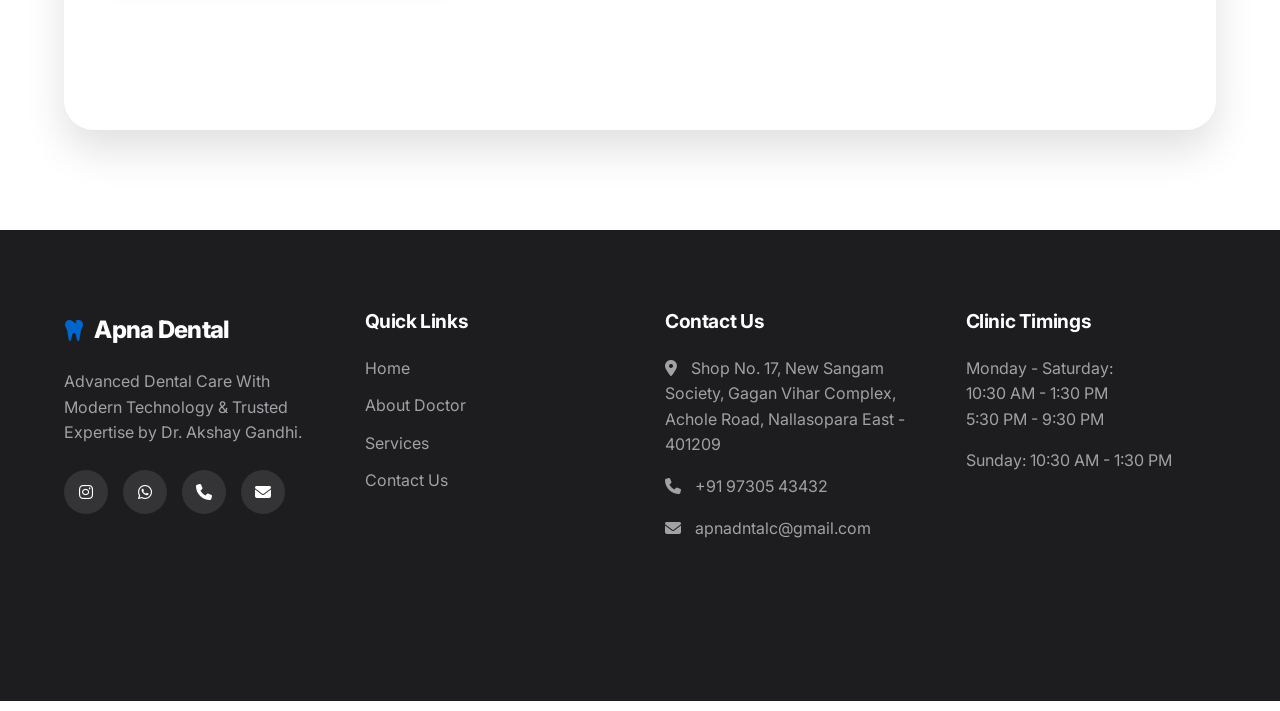
==== commit 07d178ec: "push" ====
--- a/index.html
+++ b/index.html
@@ -28,6 +28,7 @@
                 <li class="nav-item"><a href="services.html">Services</a></li>
                 <li class="nav-item"><a href="gallery.html">Gallery</a></li>
                 <li class="nav-item"><a href="contact.html">Contact</a></li>
+                <li class="nav-item"><a href="#reviews" class="btn btn-outline">Reviews</a></li>
                 <li class="nav-item"><a href="appointment.html" class="btn btn-primary">Book Now</a></li>
             </ul>
             <button class="hamburger">
@@ -103,8 +104,8 @@
             <!-- Section Header -->
             <div class="reveal" style="text-align: center; margin-bottom: 15px;">
                 <h2 class="section-title" style="margin-bottom: 10px; font-size: 2.5rem;">What Our Patients Say</h2>
-                <p class="section-subtitle" style="margin-bottom: 0;">Real verified patient reviews directly from
-                    Google.</p>
+                <p class="section-subtitle" style="margin-bottom: 0;">Trusted by hundreds of happy smiles in Vasai
+                    East.</p>
             </div>
 
             <!-- Google Rating Summary Bar -->
@@ -138,6 +139,144 @@
                         class="btn btn-primary">
                         <i class="fa-solid fa-pen-to-square"></i> Write a Review
                     </a>
+                </div>
+            </div>
+
+            <div class="testimonials-carousel-wrapper reveal">
+                <div class="testimonials-carousel" data-testimonials-carousel>
+                    <div class="testimonials-track">
+                        <article class="testimonial-card">
+                            <div class="testimonial-top">
+                                <div class="testimonial-avatar">MD</div>
+                                <div class="testimonial-info">
+                                    <h4 class="testimonial-name">Mr Divyanshu</h4>
+                                    <div class="testimonial-meta">
+                                        <span class="testimonial-badge"><i class="fa-brands fa-google"></i> Google
+                                            Review</span>
+                                    </div>
+                                </div>
+                            </div>
+                            <div class="testimonial-rating">
+                                <i class="fa-solid fa-star"></i>
+                                <i class="fa-solid fa-star"></i>
+                                <i class="fa-solid fa-star"></i>
+                                <i class="fa-solid fa-star"></i>
+                                <i class="fa-solid fa-star"></i>
+                            </div>
+                            <p class="testimonial-text">I recently got my RCT done here and I’m very satisfied. The
+                                doctor handled everything smoothly and professionally.</p>
+                        </article>
+
+                        <article class="testimonial-card">
+                            <div class="testimonial-top">
+                                <div class="testimonial-avatar">NN</div>
+                                <div class="testimonial-info">
+                                    <h4 class="testimonial-name">Nidhi Nayal</h4>
+                                    <div class="testimonial-meta">
+                                        <span class="testimonial-badge"><i class="fa-brands fa-google"></i> Google
+                                            Review</span>
+                                    </div>
+                                </div>
+                            </div>
+                            <div class="testimonial-rating">
+                                <i class="fa-solid fa-star"></i>
+                                <i class="fa-solid fa-star"></i>
+                                <i class="fa-solid fa-star"></i>
+                                <i class="fa-solid fa-star"></i>
+                                <i class="fa-solid fa-star"></i>
+                            </div>
+                            <p class="testimonial-text">I recently had RCT done at Apna Dental Clinic. Dr. Akshay
+                                Gandhi was professional, patient, and explained the procedure clearly.</p>
+                        </article>
+
+                        <article class="testimonial-card">
+                            <div class="testimonial-top">
+                                <div class="testimonial-avatar">SS</div>
+                                <div class="testimonial-info">
+                                    <h4 class="testimonial-name">Shweta Shah</h4>
+                                    <div class="testimonial-meta">
+                                        <span class="testimonial-badge"><i class="fa-brands fa-google"></i> Google
+                                            Review</span>
+                                    </div>
+                                </div>
+                            </div>
+                            <div class="testimonial-rating">
+                                <i class="fa-solid fa-star"></i>
+                                <i class="fa-solid fa-star"></i>
+                                <i class="fa-solid fa-star"></i>
+                                <i class="fa-solid fa-star"></i>
+                                <i class="fa-solid fa-star"></i>
+                            </div>
+                            <p class="testimonial-text">Visited for yearly checkup for my kiddo. The steps were
+                                explained clearly with great care and attention.</p>
+                        </article>
+
+                        <article class="testimonial-card">
+                            <div class="testimonial-top">
+                                <div class="testimonial-avatar">AG</div>
+                                <div class="testimonial-info">
+                                    <h4 class="testimonial-name">Ashvini Gamare</h4>
+                                    <div class="testimonial-meta">
+                                        <span class="testimonial-badge"><i class="fa-brands fa-google"></i> Google
+                                            Review</span>
+                                    </div>
+                                </div>
+                            </div>
+                            <div class="testimonial-rating">
+                                <i class="fa-solid fa-star"></i>
+                                <i class="fa-solid fa-star"></i>
+                                <i class="fa-solid fa-star"></i>
+                                <i class="fa-solid fa-star"></i>
+                                <i class="fa-solid fa-star"></i>
+                            </div>
+                            <p class="testimonial-text">Very good and affordable treatment. The Bajaj Finance EMI
+                                option reduced my financial load.</p>
+                        </article>
+
+                        <article class="testimonial-card">
+                            <div class="testimonial-top">
+                                <div class="testimonial-avatar">KK</div>
+                                <div class="testimonial-info">
+                                    <h4 class="testimonial-name">Kavita Karki</h4>
+                                    <div class="testimonial-meta">
+                                        <span class="testimonial-badge"><i class="fa-brands fa-google"></i> Google
+                                            Review</span>
+                                    </div>
+                                </div>
+                            </div>
+                            <div class="testimonial-rating">
+                                <i class="fa-solid fa-star"></i>
+                                <i class="fa-solid fa-star"></i>
+                                <i class="fa-solid fa-star"></i>
+                                <i class="fa-solid fa-star"></i>
+                                <i class="fa-solid fa-star"></i>
+                            </div>
+                            <p class="testimonial-text">I had my dental implant done here. The clinic is hygienic and
+                                Dr. Akshay Gandhi explains everything calmly.</p>
+                        </article>
+
+                        <article class="testimonial-card">
+                            <div class="testimonial-top">
+                                <div class="testimonial-avatar">MH</div>
+                                <div class="testimonial-info">
+                                    <h4 class="testimonial-name">Mohsina Haque</h4>
+                                    <div class="testimonial-meta">
+                                        <span class="testimonial-badge"><i class="fa-brands fa-google"></i> Google
+                                            Review</span>
+                                    </div>
+                                </div>
+                            </div>
+                            <div class="testimonial-rating">
+                                <i class="fa-solid fa-star"></i>
+                                <i class="fa-solid fa-star"></i>
+                                <i class="fa-solid fa-star"></i>
+                                <i class="fa-solid fa-star"></i>
+                                <i class="fa-solid fa-star"></i>
+                            </div>
+                            <p class="testimonial-text">Recently visited Dr Akshay Gandhi. He is polite, patient, and
+                                made me feel comfortable throughout the treatment.</p>
+                        </article>
+                    </div>
                 </div>
             </div>
 
@@ -197,12 +336,12 @@
                         Society, Gagan Vihar Complex, Achole Road, Nallasopara East - 401209</p>
                     <p style="margin-bottom: 20px; color: var(--text-color);"><i class="fa-solid fa-phone"
                             style="margin-right: 8px; color: var(--primary-color);"></i> +91 97305 43432</p>
-                    <a href="https://maps.app.goo.gl/kuEpPoAT8i9EmKP59" target="_blank" class="btn btn-primary"
+                    <a href="https://maps.app.goo.gl/FHzLDGQRYxVruhYT6" target="_blank" class="btn btn-primary"
                         style="width: 100%;">Get Directions</a>
                 </div>
                 <!-- Embedded Google Map -->
                 <iframe
-                    src="https://www.google.com/maps?q=19.4061224,72.8269225&hl=en&z=18&output=embed"
+                    src="https://www.google.com/maps?q=19.4106006,72.8268698&hl=en&z=18&output=embed"
                     width="100%" height="100%" style="border:0;" allowfullscreen="" loading="lazy"
                     referrerpolicy="no-referrer-when-downgrade"></iframe>
             </div>
--- a/assets/css/style.css
+++ b/assets/css/style.css
@@ -95,6 +95,87 @@
   margin: 0 auto 60px;
 }
 
+/* Contact Section */
+.contact-section {
+  background: var(--bg-color);
+}
+
+.contact-header {
+  text-align: center;
+  margin-bottom: 48px;
+}
+
+.contact-title {
+  margin-bottom: 16px;
+}
+
+.contact-subtitle {
+  max-width: 760px;
+  margin: 0 auto;
+  font-size: 1.15rem;
+  color: var(--text-color);
+}
+
+.contact-grid {
+  display: grid;
+  grid-template-columns: repeat(2, minmax(0, 1fr));
+  gap: 28px;
+}
+
+.contact-card {
+  background: #fff;
+  border-radius: var(--radius-md);
+  padding: 26px 28px;
+  box-shadow: var(--shadow-sm);
+  border: 1px solid rgba(0, 102, 204, 0.08);
+  display: flex;
+  gap: 18px;
+  align-items: flex-start;
+  transition: var(--transition);
+}
+
+.contact-card:hover {
+  transform: translateY(-4px);
+  box-shadow: var(--shadow-md);
+}
+
+.contact-icon {
+  width: 56px;
+  height: 56px;
+  border-radius: 16px;
+  background: #f0f7ff;
+  color: var(--primary-color);
+  display: flex;
+  align-items: center;
+  justify-content: center;
+  font-size: 1.3rem;
+  flex-shrink: 0;
+}
+
+.contact-card--whatsapp .contact-icon {
+  background: rgba(37, 211, 102, 0.12);
+  color: var(--whatsapp-color);
+}
+
+.contact-body h4 {
+  margin-bottom: 8px;
+  font-size: 1.1rem;
+  color: var(--accent-color);
+}
+
+.contact-body p {
+  color: var(--text-color);
+  font-size: 1rem;
+  line-height: 1.6;
+}
+
+.contact-link {
+  display: inline-block;
+  margin-top: 8px;
+  font-weight: 600;
+  font-size: 0.95rem;
+}
+
 .btn {
   display: inline-flex;
   align-items: center;
@@ -599,11 +680,20 @@
   min-height: 160px;
 }
 
+/* Appointment Section */
+.appointment-card {
+  width: 100%;
+}
+
 /* Responsive */
 @media (max-width: 991px) {
   .hero-content {
     flex-direction: column;
     text-align: center;
+  }
+
+  .contact-grid {
+    grid-template-columns: 1fr;
   }
 
   .hero-text {
@@ -637,6 +727,18 @@
 
   .map-container iframe {
     height: 400px;
+  }
+
+  .appointment-grid {
+    grid-template-columns: 1fr !important;
+  }
+
+  .appointment-card {
+    padding: 36px 28px !important;
+  }
+
+  .testimonial-card {
+    width: 280px;
   }
 }
 
@@ -671,6 +773,28 @@
     font-size: 2.5rem;
   }
 
+  .page-title {
+    font-size: 2.4rem;
+  }
+
+  .appointment-title {
+    font-size: 1.8rem !important;
+  }
+
+  .appointment-subtitle {
+    font-size: 1rem;
+    margin-bottom: 28px !important;
+  }
+
+  .appointment-card {
+    padding: 28px 20px !important;
+  }
+
+  .appt-submit-btn {
+    width: 100%;
+    justify-content: center;
+  }
+
   .floating-whatsapp {
     bottom: 20px;
     right: 20px;
@@ -678,6 +802,10 @@
     height: 50px;
     font-size: 24px;
   }
+
+  .testimonial-card {
+    width: 260px;
+  }
 }
 
 /* Google Reviews Section — Summary Card */
@@ -748,6 +876,119 @@
   display: flex;
   gap: 15px;
   flex-wrap: wrap;
+}
+
+/* Testimonials Carousel */
+.testimonials-carousel-wrapper {
+  margin: 30px 0 10px;
+}
+
+.testimonials-carousel {
+  overflow-x: auto;
+  overflow-y: hidden;
+  scroll-snap-type: x mandatory;
+  -webkit-overflow-scrolling: touch;
+  scrollbar-width: none;
+  cursor: grab;
+}
+
+.testimonials-carousel::-webkit-scrollbar {
+  display: none;
+}
+
+.testimonials-track {
+  display: flex;
+  gap: 24px;
+  padding: 8px 2px 26px;
+  width: max-content;
+  animation: testimonials-scroll 48s linear infinite;
+  will-change: transform;
+}
+
+.testimonials-carousel:hover .testimonials-track,
+.testimonials-carousel.is-paused .testimonials-track {
+  animation-play-state: paused;
+}
+
+.testimonial-card {
+  background: #fff;
+  border-radius: var(--radius-md);
+  box-shadow: var(--shadow-sm);
+  border: 1px solid rgba(0, 102, 204, 0.08);
+  padding: 24px;
+  width: 320px;
+  flex: 0 0 auto;
+  scroll-snap-align: start;
+  transition: var(--transition);
+}
+
+.testimonial-card:hover {
+  transform: translateY(-6px) scale(1.01);
+  box-shadow: var(--shadow-md);
+}
+
+.testimonial-top {
+  display: flex;
+  align-items: center;
+  gap: 14px;
+  margin-bottom: 14px;
+}
+
+.testimonial-avatar {
+  width: 48px;
+  height: 48px;
+  border-radius: 50%;
+  background: #f0f7ff;
+  color: var(--primary-color);
+  display: flex;
+  align-items: center;
+  justify-content: center;
+  font-weight: 700;
+  letter-spacing: 0.02em;
+}
+
+.testimonial-name {
+  font-size: 1.05rem;
+  margin-bottom: 6px;
+}
+
+.testimonial-meta {
+  display: flex;
+  gap: 8px;
+  flex-wrap: wrap;
+}
+
+.testimonial-badge {
+  display: inline-flex;
+  align-items: center;
+  gap: 6px;
+  font-size: 0.85rem;
+  font-weight: 600;
+  color: #4285F4;
+  background: #f0f7ff;
+  padding: 4px 10px;
+  border-radius: 999px;
+}
+
+.testimonial-rating {
+  color: #FBBC05;
+  font-size: 0.95rem;
+  margin-bottom: 12px;
+}
+
+.testimonial-text {
+  color: var(--text-color);
+  font-size: 0.98rem;
+  line-height: 1.65;
+}
+
+@keyframes testimonials-scroll {
+  0% {
+    transform: translateX(0);
+  }
+  100% {
+    transform: translateX(-50%);
+  }
 }
 
 /* Elfsight Widget Wrapper */
